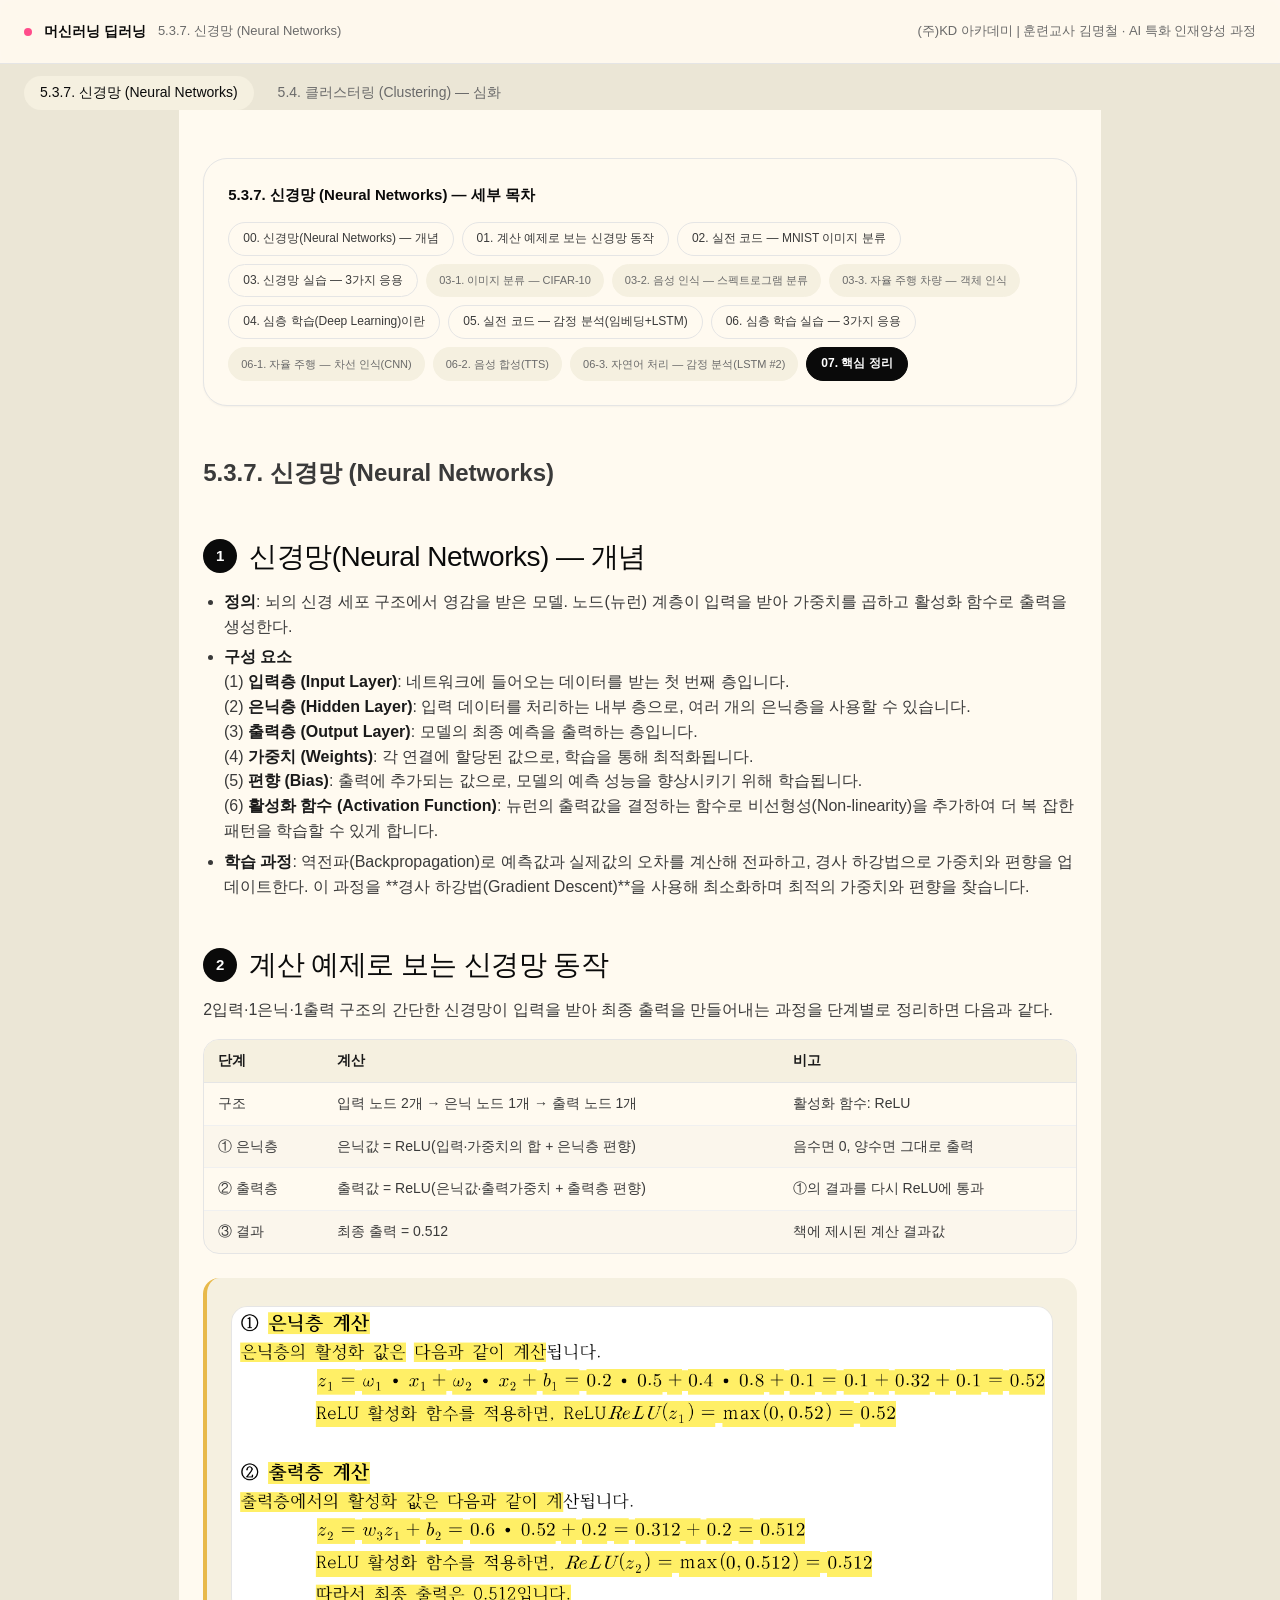
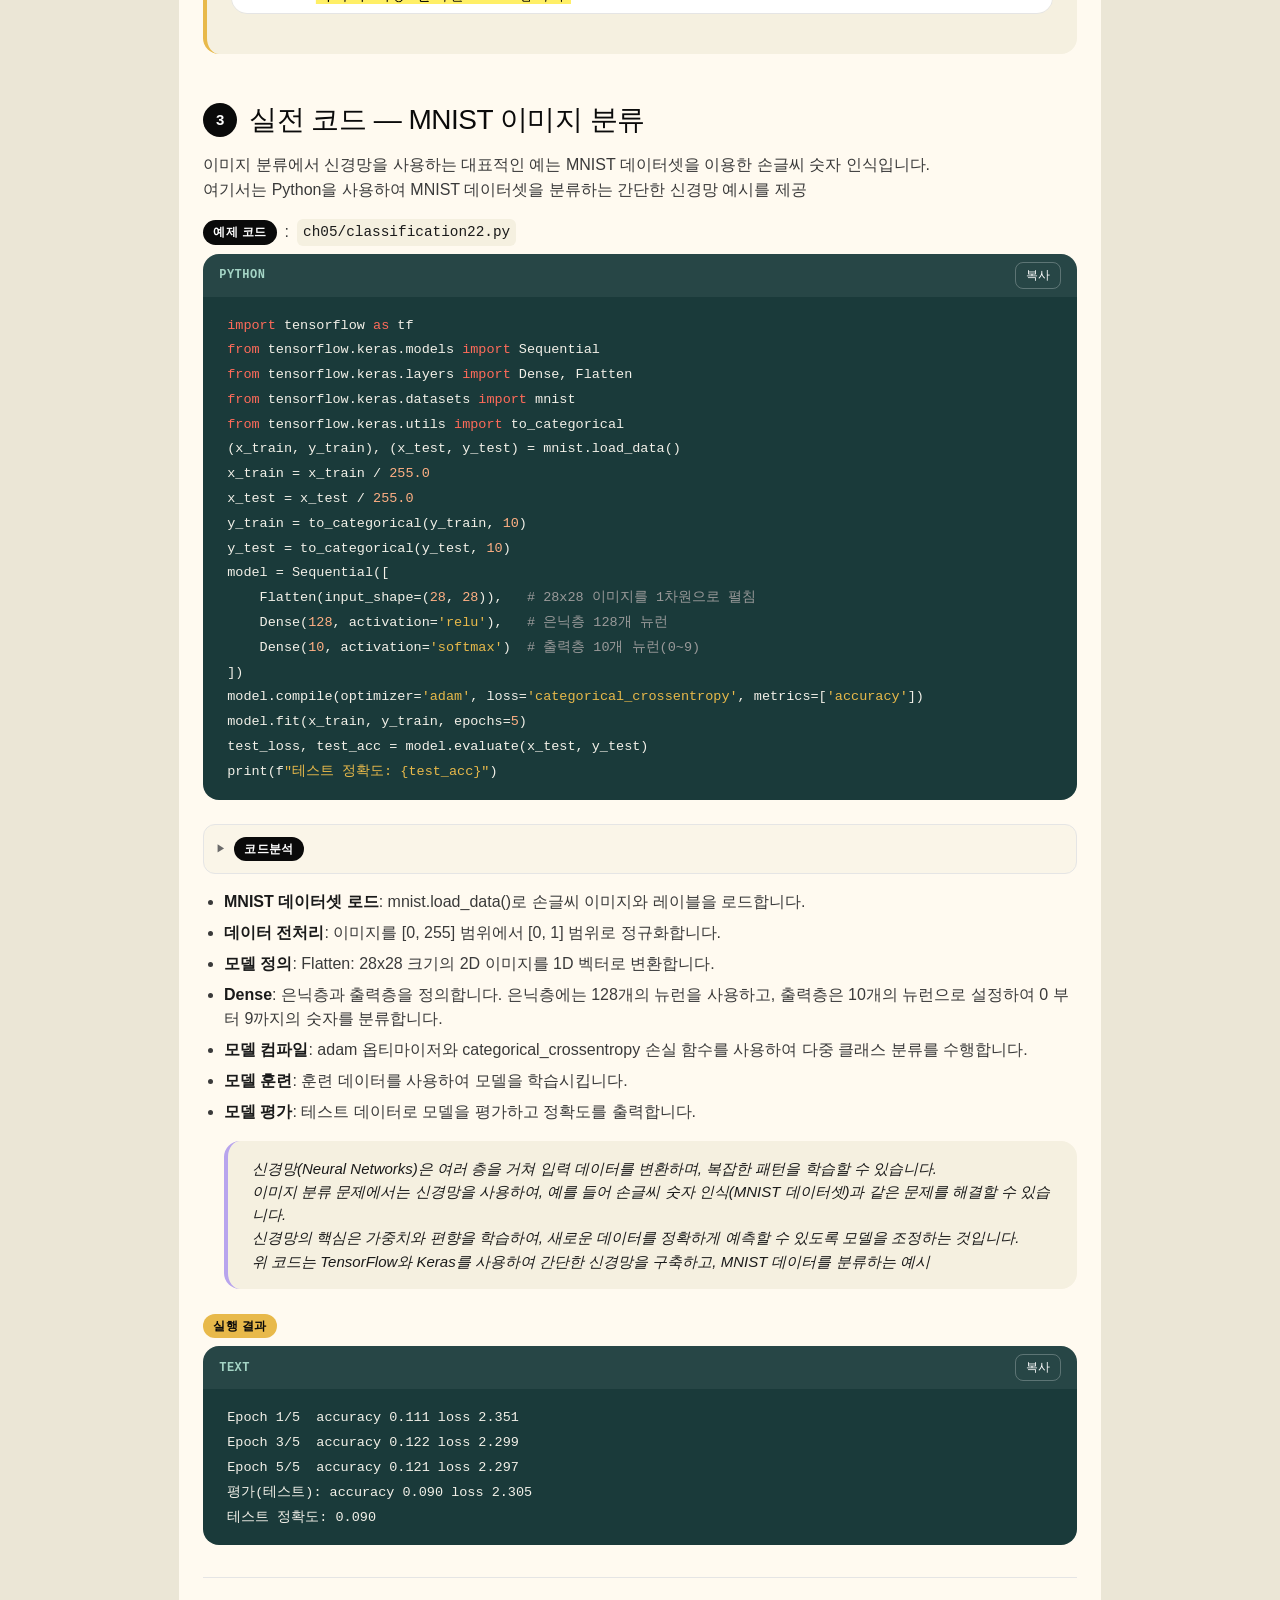
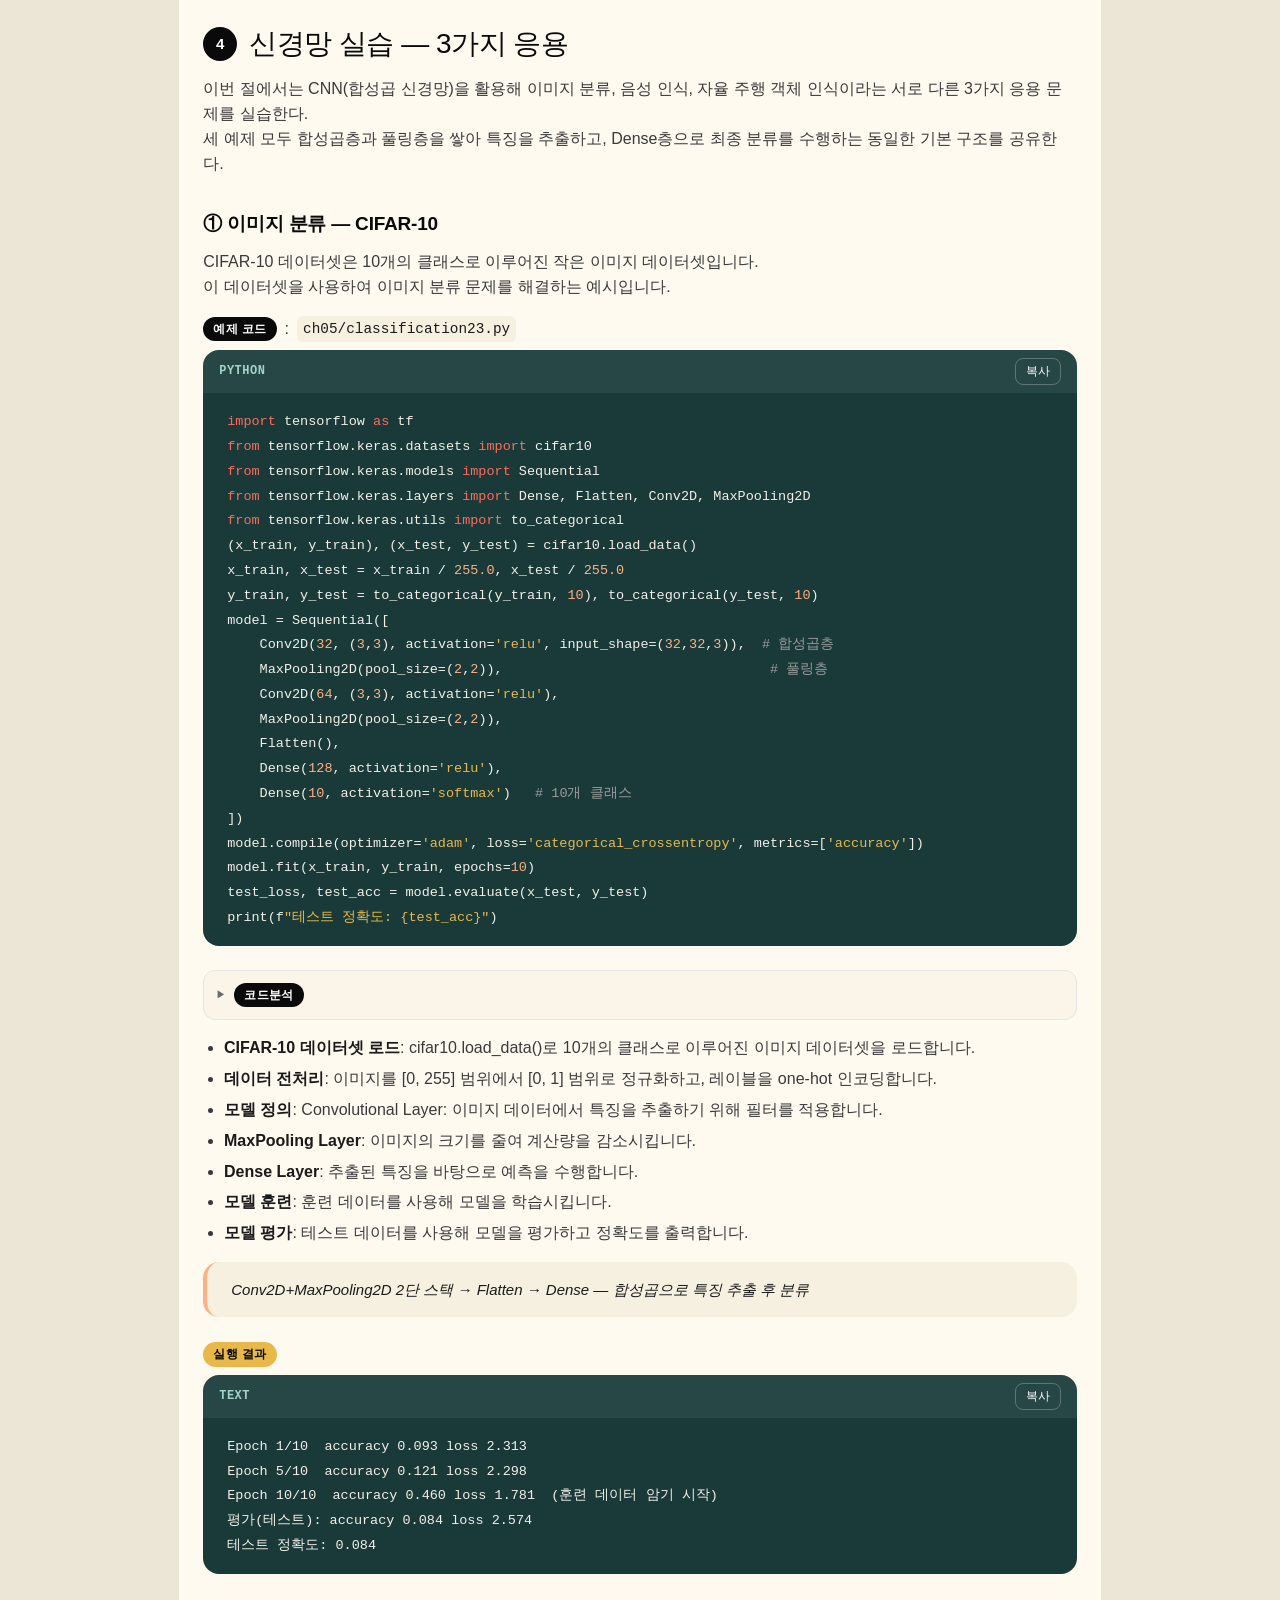
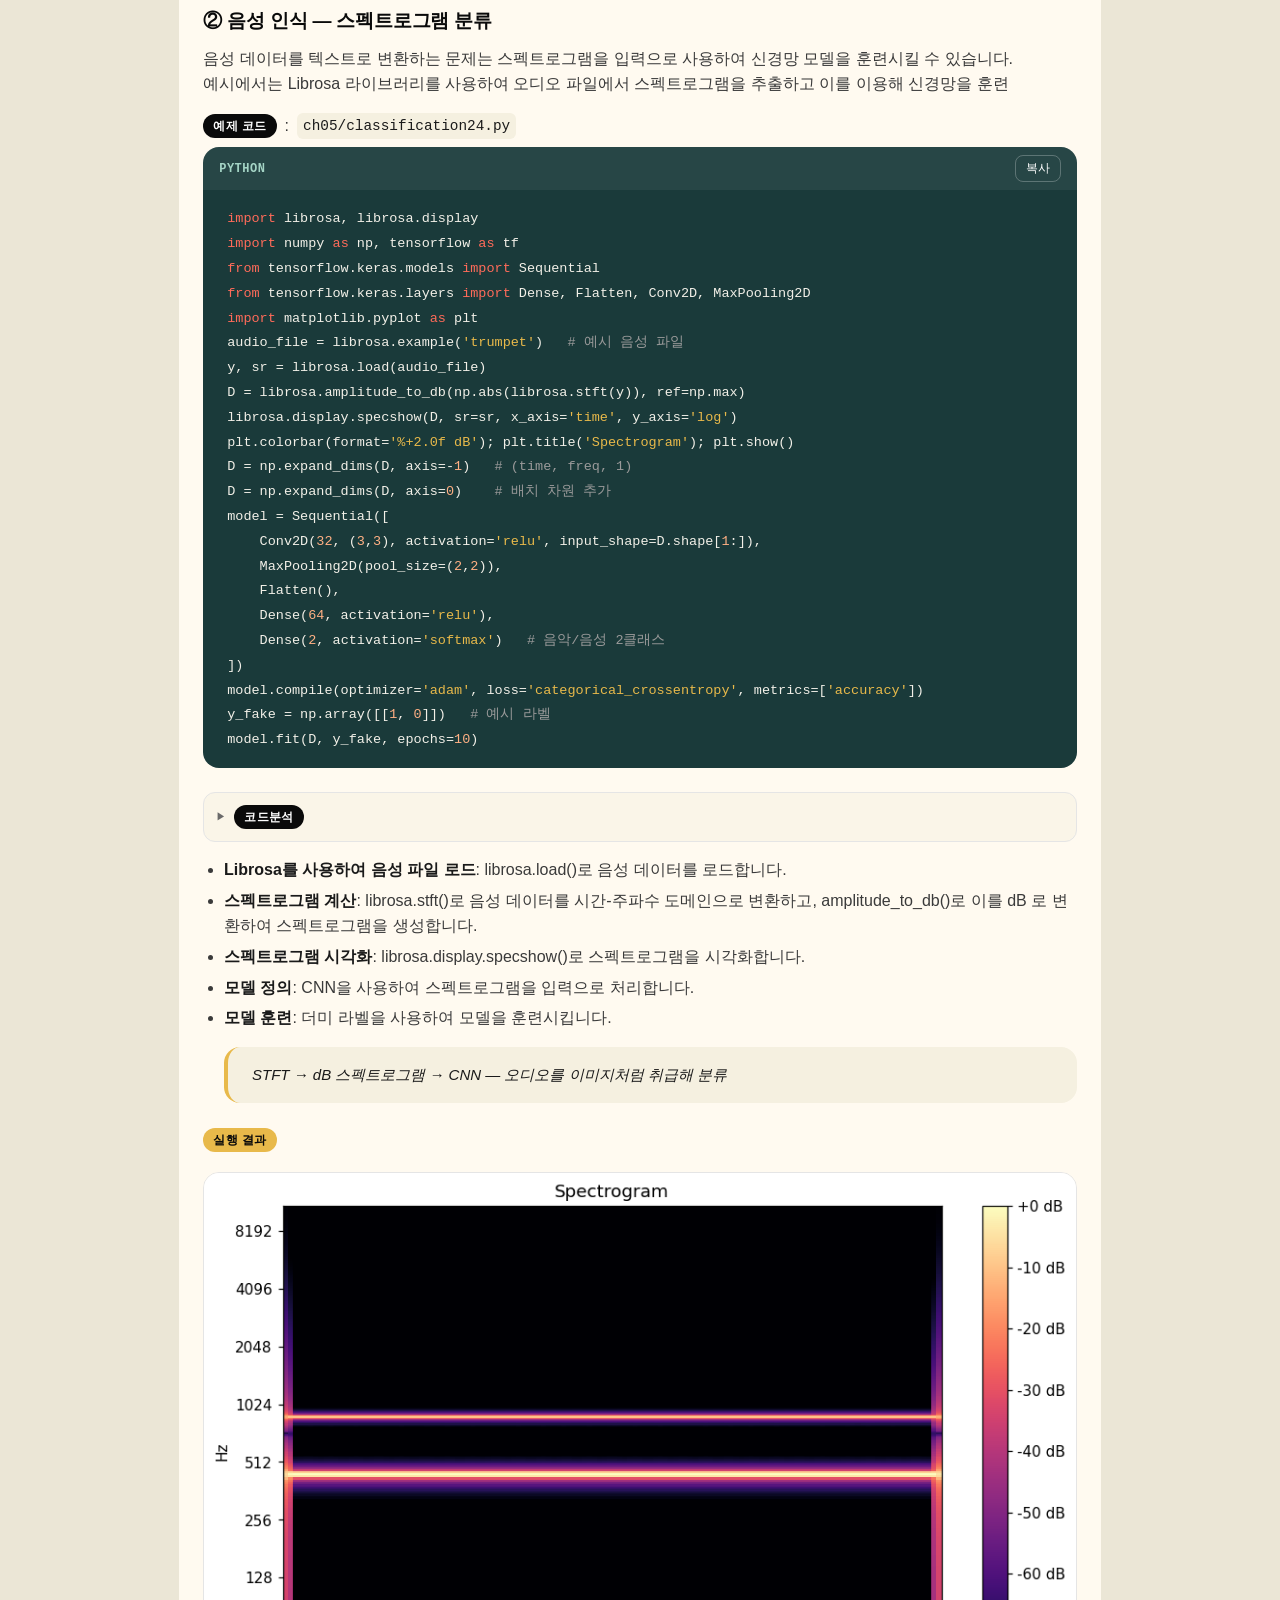
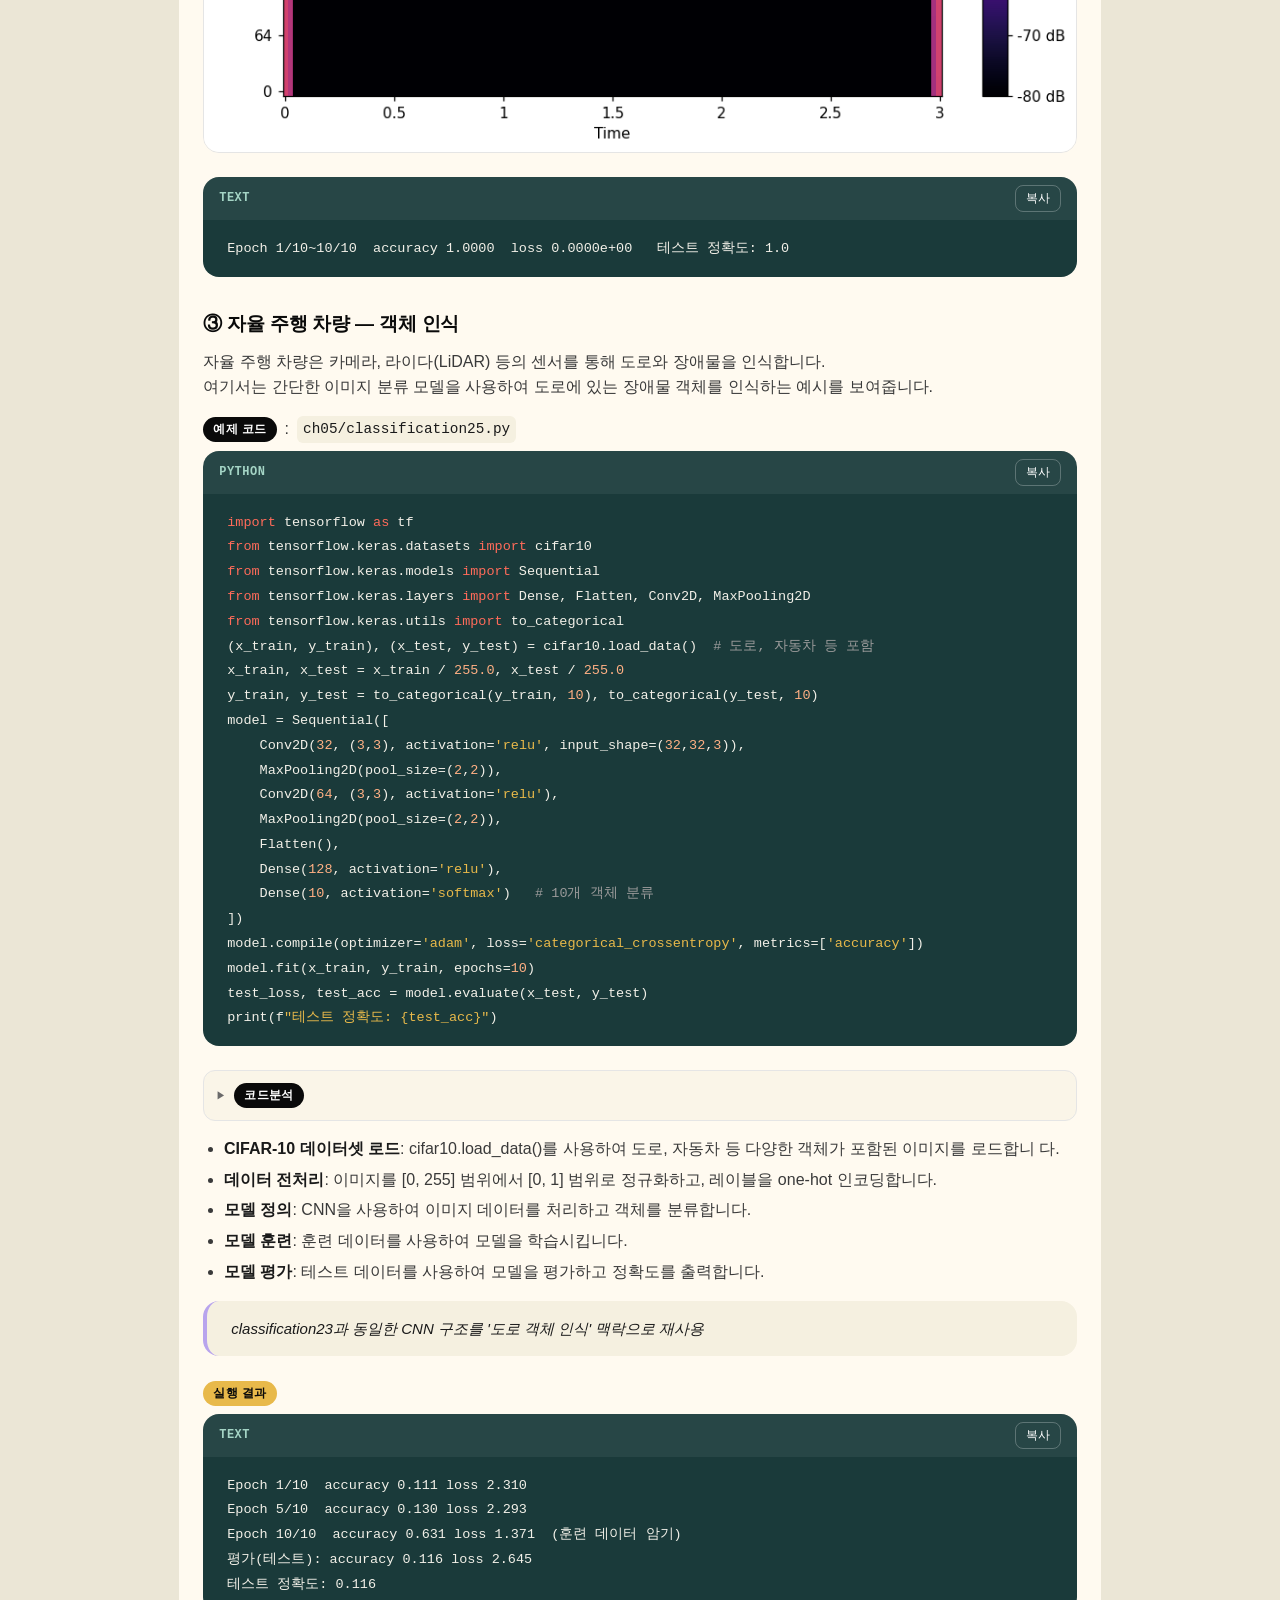
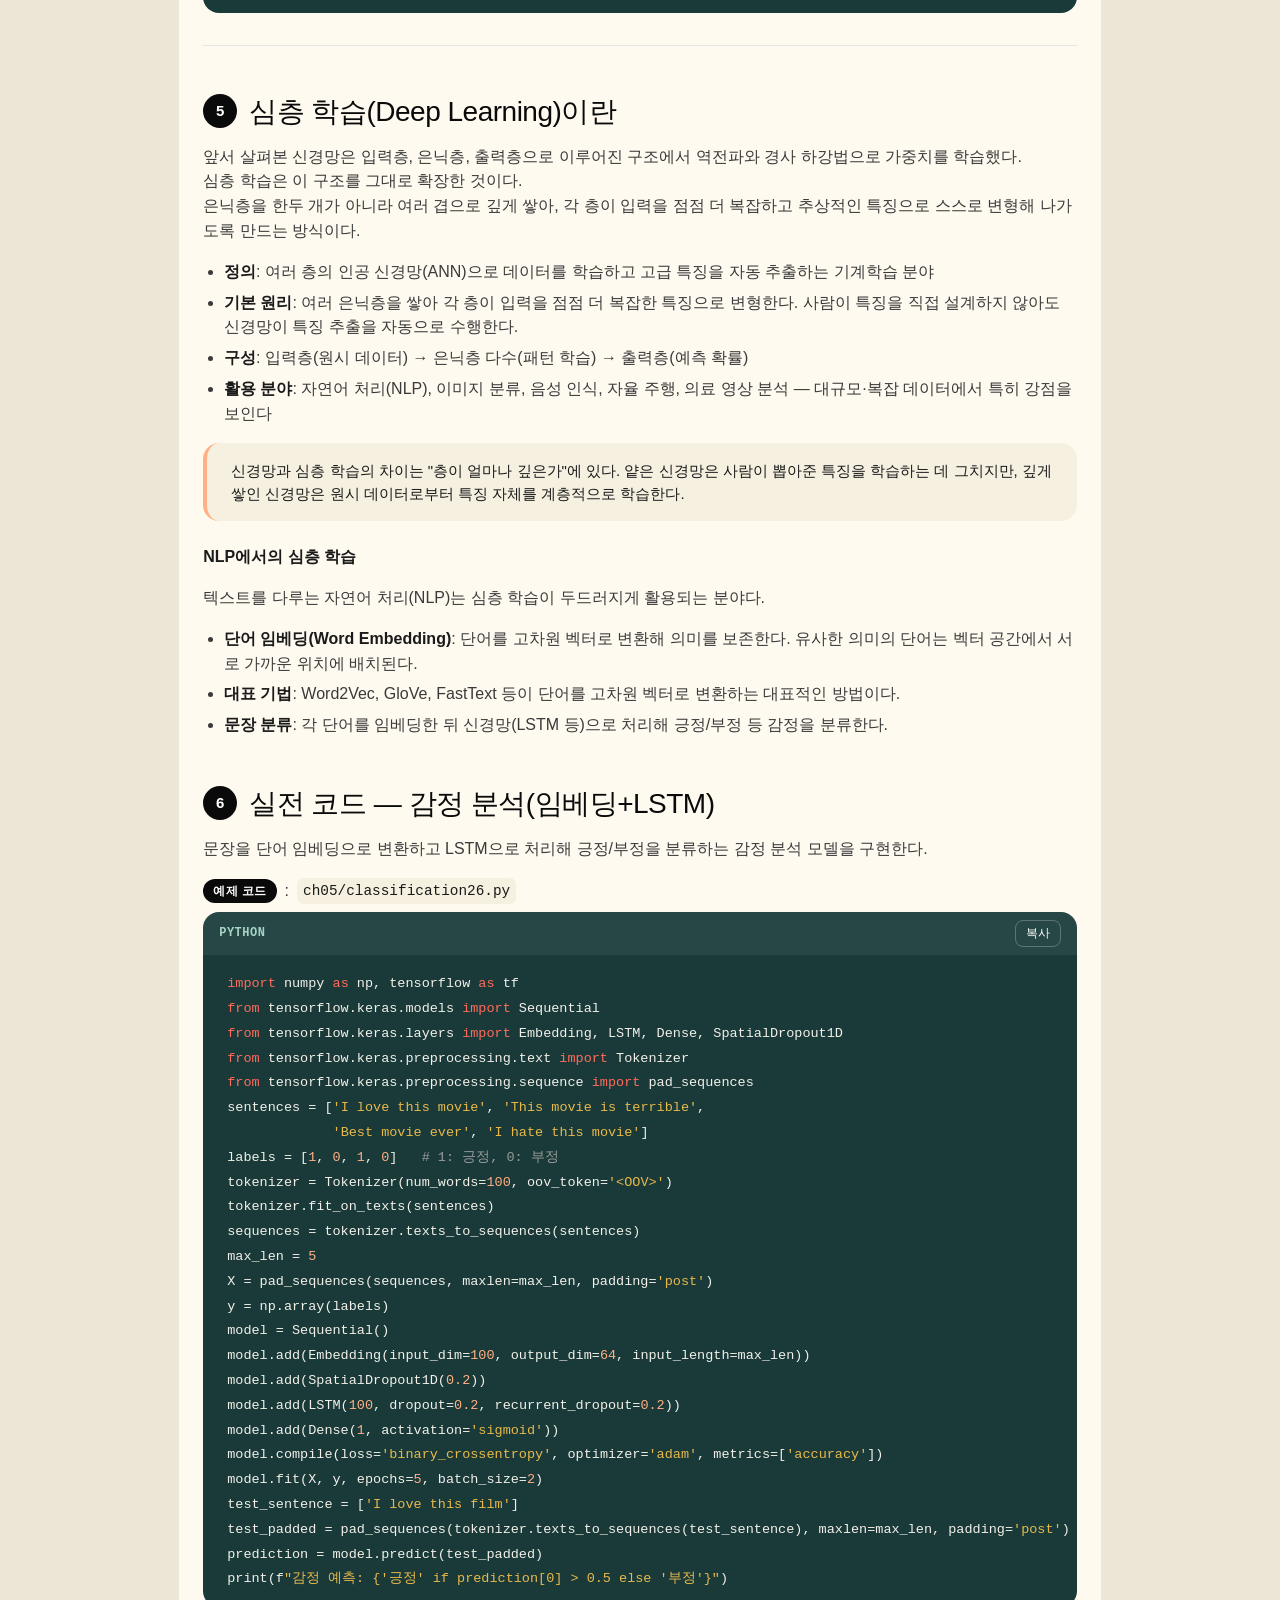
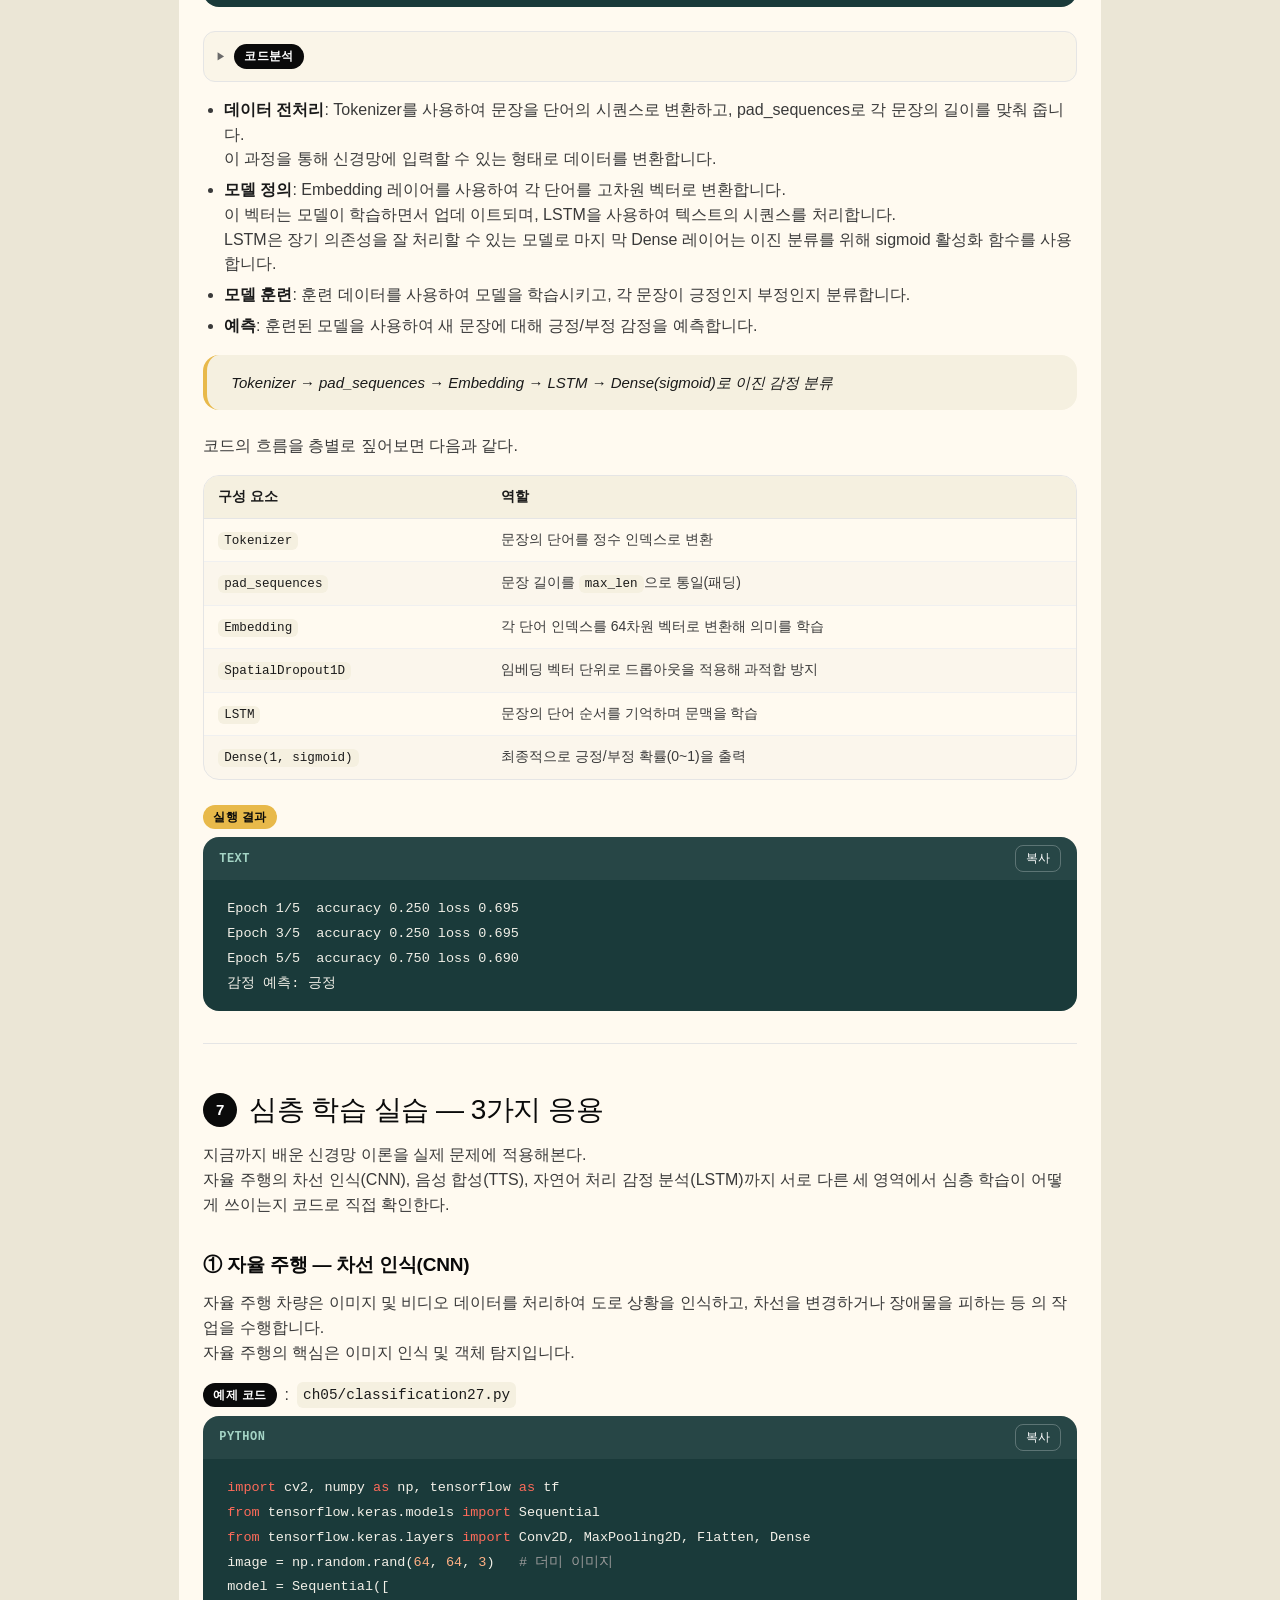
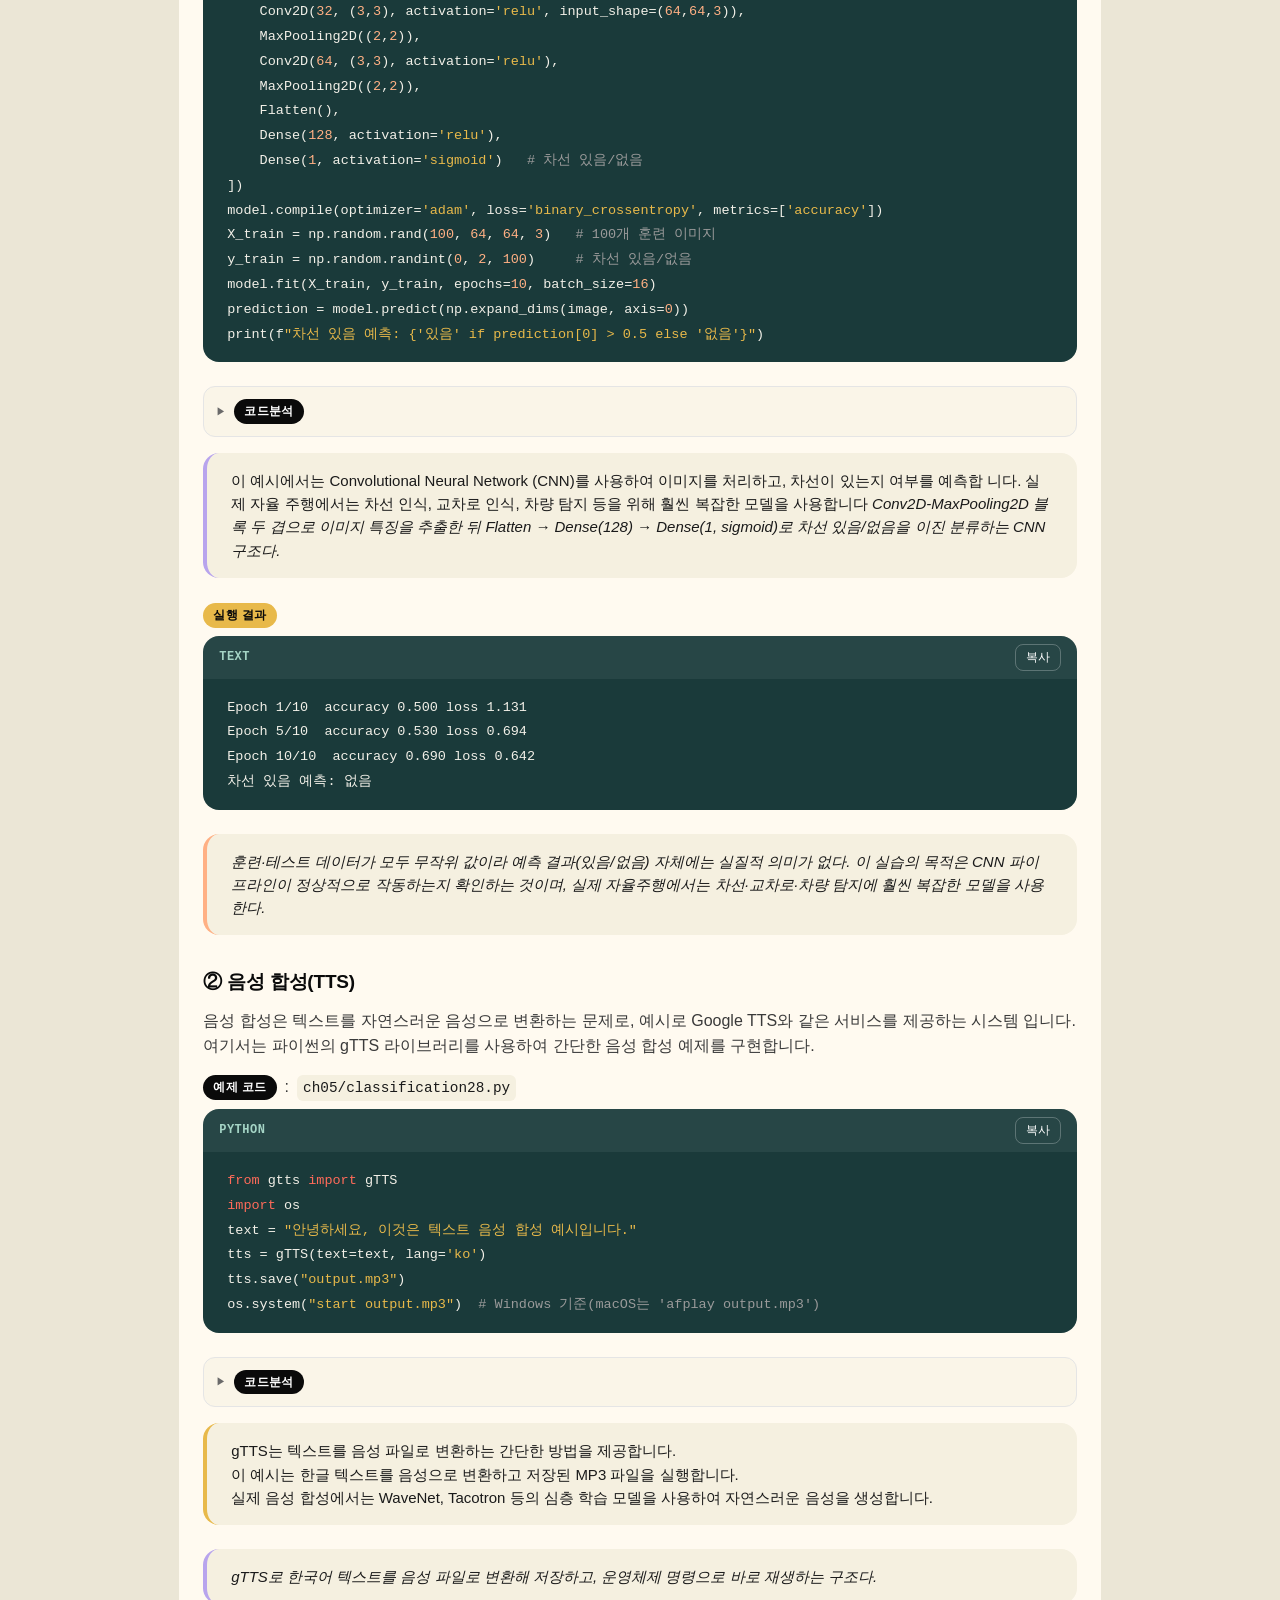
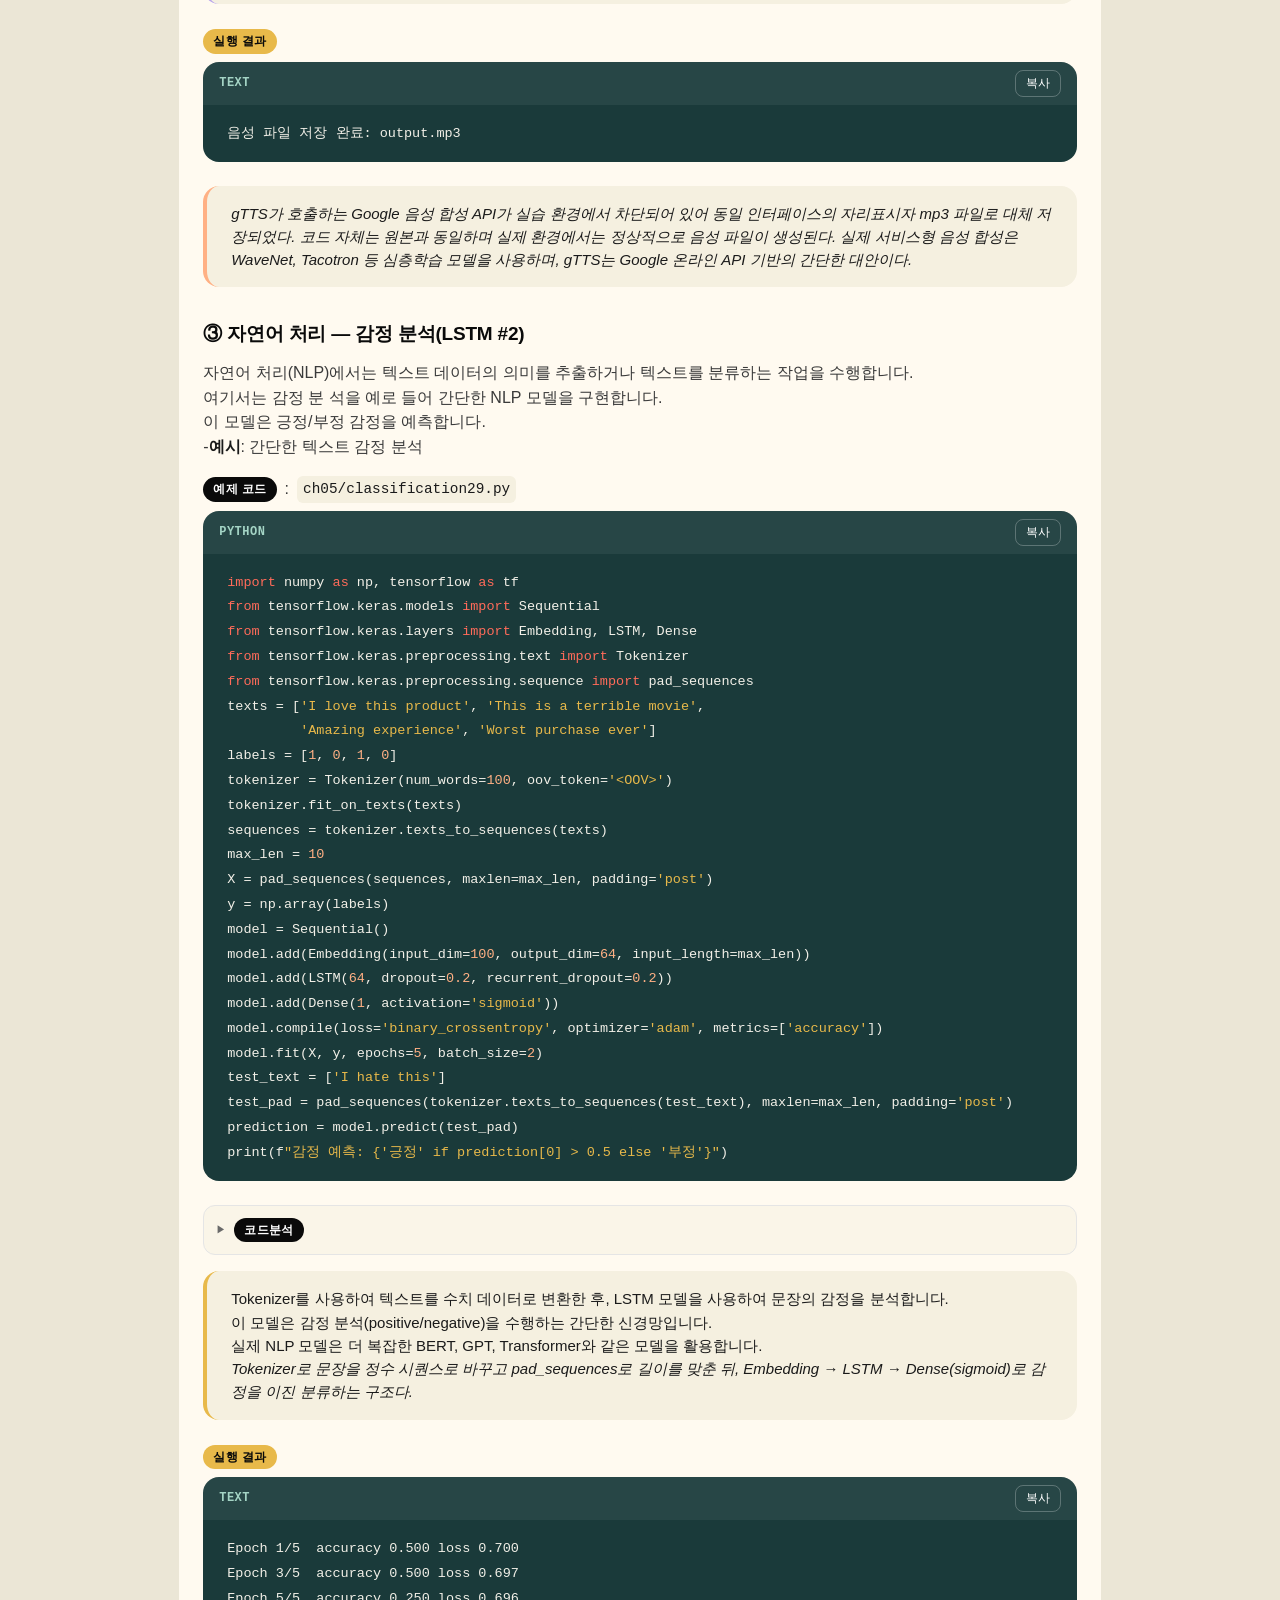
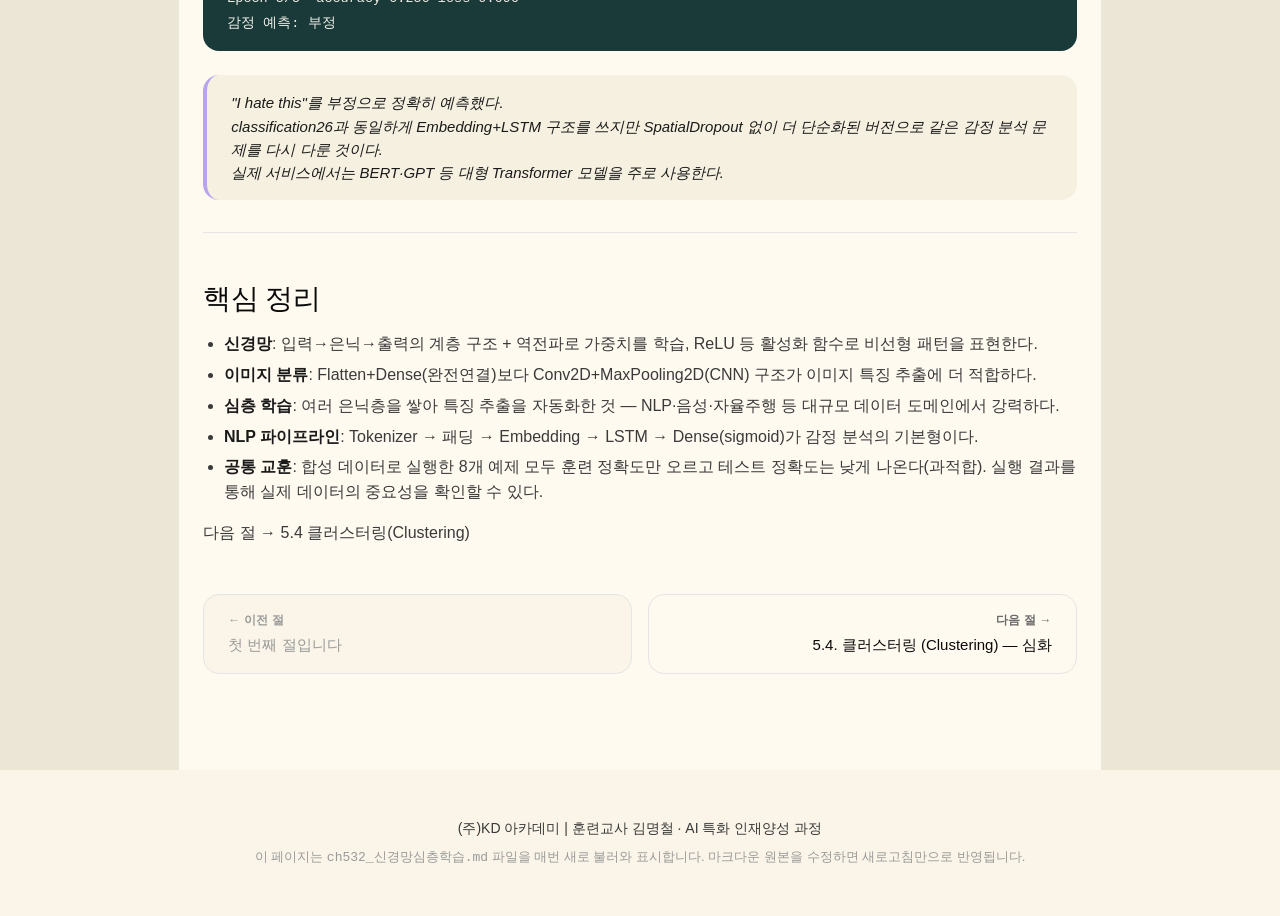
==== lesson.html @ 18030c8e "index.html을 전체 절 목차(홈) 페이지로 분리, 기존 뷰어는 lesson.html로 이동" ====
<!DOCTYPE html>
<html lang="ko">
<head>
<meta charset="UTF-8">
<meta name="viewport" content="width=device-width, initial-scale=1.0">
<title>머신러닝 딥러닝</title>
<meta name="description" content="마크다운 원본을 불러와 표시하는 웹 교안">
<link rel="stylesheet" href="css/style.css">
</head>
<body>

<nav class="top-nav">
  <a class="top-nav__brand" href="index.html">
    <span class="top-nav__dot"></span>
    <span id="brandLabel">머신러닝 딥러닝</span>
    <span class="top-nav__doc-title" id="navDocTitle"></span>
  </a>
  <div class="top-nav__actions">
    <span class="top-nav__org">(주)KD 아카데미 | 훈련교사 김명철 · AI 특화 인재양성 과정</span>
  </div>
</nav>

<div class="lesson-tabs" id="lessonTabs" style="display:none;"></div>

<div id="app">
  <div class="state-screen" id="loadingScreen">
    <div class="spinner"></div>
    <h2>교안을 불러오는 중입니다</h2>
    <p>마크다운 원본 파일을 읽어오고 있습니다.</p>
  </div>
</div>

<button class="scroll-top" id="scrollTopBtn" type="button" aria-label="맨 위로">↑</button>

<script src="js/vendor-marked.min.js"></script>
<script src="js/vendor-dompurify.min.js"></script>
<script src="js/app.js"></script>
</body>
</html>
---- css/style.css ----
:root{
    --color-canvas:#fffaf0;
    --color-surface-soft:#faf5e8;
    --color-surface-card:#f5f0e0;
    --color-surface-strong:#ebe6d6;
    --color-ink:#0a0a0a;
    --color-body:#3a3a3a;
    --color-body-strong:#1a1a1a;
    --color-muted:#6a6a6a;
    --color-muted-soft:#9a9a9a;
    --color-hairline:#e5e5e5;
    --color-hairline-soft:#f0f0f0;
    --color-primary:#0a0a0a;
    --color-primary-active:#1f1f1f;
    --color-on-primary:#ffffff;
    --color-pink:#ff4d8b;
    --color-teal:#1a3a3a;
    --color-lavender:#b8a4ed;
    --color-peach:#ffb084;
    --color-ochre:#e8b94a;
    --color-mint:#a4d4c5;
    --color-coral:#ff6b5a;
    --color-dark:#0a1a1a;
    --color-dark-elevated:#1a2a2a;

    --radius-xs:6px;
    --radius-sm:8px;
    --radius-md:12px;
    --radius-lg:16px;
    --radius-xl:24px;
    --radius-pill:9999px;

    --space-xxs:4px;
    --space-xs:8px;
    --space-sm:12px;
    --space-md:16px;
    --space-lg:24px;
    --space-xl:32px;
    --space-xxl:48px;
    --space-section:96px;

    --font-display:"Inter",-apple-system,BlinkMacSystemFont,"Segoe UI",Roboto,sans-serif;
    --font-body:"Inter",-apple-system,BlinkMacSystemFont,"Segoe UI",Roboto,sans-serif;
    --font-mono:"SFMono-Regular",Consolas,"Liberation Mono",Menlo,monospace;
  }

  *{box-sizing:border-box;}
  html{scroll-behavior:smooth;}
  body{
    margin:0;
    background:var(--color-surface-strong);
    color:var(--color-body);
    font-family:var(--font-body);
    font-size:16px;
    line-height:1.55;
    -webkit-font-smoothing:antialiased;
  }
  img{max-width:100%;display:block;}
  a{color:inherit;}

  /* ---------- top nav ---------- */
  .top-nav{
    position:sticky;
    top:0;
    z-index:40;
    height:64px;
    display:flex;
    align-items:center;
    justify-content:space-between;
    padding:0 var(--space-lg);
    background:rgba(255,250,240,0.92);
    backdrop-filter:saturate(180%) blur(8px);
    border-bottom:1px solid var(--color-hairline);
  }
  .top-nav__brand{
    display:flex;
    align-items:center;
    gap:var(--space-sm);
    font-family:var(--font-display);
    font-weight:600;
    font-size:14px;
    color:var(--color-ink);
    white-space:nowrap;
    overflow:hidden;
    text-overflow:ellipsis;
    text-decoration:none;
  }
  a.top-nav__brand:hover{opacity:0.75;}
  .top-nav__dot{
    width:8px;height:8px;border-radius:var(--radius-pill);
    background:var(--color-pink);
    flex:none;
  }
  .top-nav__doc-title{
    font-weight:500;
    color:var(--color-muted);
    font-size:13px;
    max-width:40vw;
    overflow:hidden;
    text-overflow:ellipsis;
    white-space:nowrap;
  }
  .top-nav__actions{display:flex;align-items:center;gap:var(--space-md);}
  .top-nav__org{
    font-size:13px;
    font-weight:500;
    color:var(--color-muted);
    white-space:nowrap;
    overflow:hidden;
    text-overflow:ellipsis;
    max-width:52vw;
  }

  .btn{
    font-family:var(--font-body);
    font-size:14px;
    font-weight:600;
    line-height:1;
    border-radius:var(--radius-md);
    border:none;
    cursor:pointer;
    padding:10px 16px;
    display:inline-flex;
    align-items:center;
    gap:6px;
  }
  .btn-primary{background:var(--color-primary);color:var(--color-on-primary);}
  .btn-primary:hover{background:var(--color-primary-active);}
  .btn-secondary{background:var(--color-canvas);color:var(--color-ink);border:1px solid var(--color-hairline);}
  .btn-secondary:hover{border-color:var(--color-ink);}
  .btn-icon{padding:10px;border-radius:var(--radius-pill);}

  /* ---------- lesson switcher ---------- */
  .lesson-tabs{
    display:flex;
    gap:var(--space-xs);
    padding:var(--space-sm) var(--space-lg) 0;
    flex-wrap:wrap;
  }
  .lesson-tab{
    background:transparent;
    color:var(--color-muted);
    font-family:var(--font-body);
    font-size:14px;
    font-weight:500;
    border:none;
    border-radius:var(--radius-pill);
    padding:8px 16px;
    cursor:pointer;
  }
  .lesson-tab.is-active{background:var(--color-surface-card);color:var(--color-ink);}

  .hero__meta{display:flex;flex-wrap:wrap;gap:var(--space-xs);}
  .badge-pill{
    display:inline-flex;
    align-items:center;
    background:var(--color-surface-card);
    color:var(--color-ink);
    font-size:13px;
    font-weight:500;
    padding:4px 12px;
    border-radius:var(--radius-pill);
  }
  .badge-pill.badge-pink{background:var(--color-pink);color:#fff;}
  .badge-pill.badge-teal{background:var(--color-teal);color:#fff;}
  .badge-pill.badge-ochre{background:var(--color-ochre);color:var(--color-ink);}

  /* ---------- home / lesson index page ---------- */
  .home-hero{
    max-width:640px;
    margin:0 0 var(--space-xxl);
  }
  .home-hero__title{
    font-family:var(--font-display);
    font-weight:500;
    font-size:36px;
    letter-spacing:-0.5px;
    line-height:1.25;
    color:var(--color-ink);
    margin:var(--space-md) 0 var(--space-sm);
  }
  .home-hero__desc{
    color:var(--color-muted);
    font-size:15px;
    line-height:1.6;
    margin:0 0 var(--space-md);
  }
  .home-hero__count{
    font-size:13px;
    font-weight:600;
    color:var(--color-muted-soft);
    letter-spacing:.02em;
  }

  .home-grid{
    display:flex;
    flex-direction:column;
    gap:var(--space-sm);
  }
  .lesson-card{
    display:flex;
    align-items:center;
    gap:var(--space-lg);
    padding:var(--space-lg);
    border:1px solid var(--color-hairline);
    border-radius:var(--radius-lg);
    background:var(--color-canvas);
    text-decoration:none;
    transition:border-color .15s ease, background .15s ease;
  }
  .lesson-card:hover{border-color:var(--color-ink);background:var(--color-surface-soft);}
  .lesson-card__num{
    flex:none;
    display:inline-flex;
    align-items:center;
    justify-content:center;
    width:40px;height:40px;
    border-radius:50%;
    background:var(--color-surface-card);
    color:var(--color-ink);
    font-family:var(--font-display);
    font-weight:600;
    font-size:14px;
  }
  .lesson-card__body{
    flex:1 1 auto;
    min-width:0;
    display:flex;
    flex-direction:column;
    gap:2px;
  }
  .lesson-card__label{
    font-family:var(--font-display);
    font-weight:500;
    font-size:17px;
    color:var(--color-ink);
    overflow:hidden;
    text-overflow:ellipsis;
    white-space:nowrap;
  }
  .lesson-card__file{
    font-family:var(--font-mono);
    font-size:12px;
    color:var(--color-muted-soft);
    overflow:hidden;
    text-overflow:ellipsis;
    white-space:nowrap;
  }
  .lesson-card__arrow{
    flex:none;
    color:var(--color-muted);
    font-size:18px;
    transition:transform .15s ease;
  }
  .lesson-card:hover .lesson-card__arrow{transform:translateX(4px);color:var(--color-ink);}

  /* ---------- layout ---------- */
  /* .layout owns the centered reading column (width + background) so the
     lighter canvas tone covers the whole column top-to-bottom — including
     the gaps above/below the toc bar and doc — while body's darker tone
     shows only in the true left/right margins outside the column. */
  .layout{
    width:72%;
    max-width:2000px;
    margin:0 auto;
    background:var(--color-canvas);
    padding:var(--space-xxl) var(--space-lg) var(--space-section);
  }

  /* ---------- top toc bar ---------- */
  .toc-bar{
    margin:0 auto var(--space-xxl);
    background:var(--color-canvas);
    border:1px solid var(--color-hairline);
    border-radius:var(--radius-xl);
    padding:var(--space-lg);
    box-shadow:0 1px 2px rgba(10,10,10,0.04);
  }
  .toc-bar__label{
    font-family:var(--font-display);
    font-weight:600;
    font-size:15px;
    color:var(--color-ink);
    margin-bottom:var(--space-md);
  }
  .toc-bar__pills{
    display:flex;
    flex-wrap:wrap;
    gap:var(--space-xs);
  }
  .toc-pill{
    display:inline-flex;
    align-items:center;
    padding:8px 14px;
    border-radius:var(--radius-pill);
    border:1px solid var(--color-hairline);
    background:var(--color-canvas);
    color:var(--color-body);
    font-size:12px;
    font-weight:500;
    line-height:1.3;
    text-decoration:none;
    white-space:nowrap;
  }
  .toc-pill:hover{border-color:var(--color-ink);color:var(--color-ink);}
  .toc-pill.is-active{
    background:var(--color-primary);
    border-color:var(--color-primary);
    color:var(--color-on-primary);
    font-weight:600;
  }
  .toc-pill--sub{
    padding:7px 12px;
    background:var(--color-surface-card);
    border-color:var(--color-surface-card);
    color:var(--color-muted);
    font-size:11px;
  }
  .toc-pill--sub:hover{border-color:var(--color-ink);color:var(--color-ink);}
  .toc-pill--sub.is-active{
    background:var(--color-primary);
    border-color:var(--color-primary);
    color:var(--color-on-primary);
  }

  /* ---------- content ---------- */
  .content-card{
    background:var(--color-canvas);
    min-width:0;
  }
  .doc{margin:0 auto;}

  .doc h2{
    font-family:var(--font-display);
    font-weight:500;
    font-size:28px;
    letter-spacing:-0.5px;
    line-height:1.25;
    color:var(--color-ink);
    margin:var(--space-xxl) 0 var(--space-md);
    display:flex;
    align-items:center;
    gap:var(--space-sm);
    scroll-margin-top:88px;
  }
  .doc > h2:first-child{margin-top:0;}
  .doc h2 .h2-badge{
    flex:none;
    width:34px;height:34px;
    border-radius:var(--radius-pill);
    background:var(--color-primary);
    color:var(--color-on-primary);
    font-size:15px;
    font-weight:600;
    display:flex;align-items:center;justify-content:center;
    letter-spacing:0;
  }
  .doc h3{
    font-family:var(--font-display);
    font-weight:600;
    font-size:19px;
    letter-spacing:-0.2px;
    color:var(--color-ink);
    margin:var(--space-xl) 0 var(--space-sm);
    scroll-margin-top:88px;
  }
  .doc h4{
    font-size:16px;
    font-weight:600;
    color:var(--color-ink);
    margin:var(--space-lg) 0 var(--space-xs);
  }
  .doc p{margin:0 0 var(--space-md);color:var(--color-body);}
  .doc ul,.doc ol{margin:0 0 var(--space-md);padding-left:1.3em;color:var(--color-body);}
  .doc li{margin-bottom:6px;}
  .doc li > p{margin-bottom:6px;}
  .doc strong{color:var(--color-body-strong);font-weight:600;}
  .doc hr{border:none;border-top:1px solid var(--color-hairline);margin:var(--space-xl) 0;}
  .doc a{color:var(--color-ink);text-decoration:underline;text-underline-offset:2px;}

  .doc img{
    border-radius:var(--radius-lg);
    border:1px solid var(--color-hairline);
    margin:var(--space-sm) 0 var(--space-lg);
  }

  /* label lines: 예제 코드 / 실행 결과 / 코드분석 */
  .doc p.label-line{
    display:inline-flex;
    align-items:center;
    gap:8px;
    background:transparent;
    margin-bottom:var(--space-xs);
  }
  .doc .label-badge{
    display:inline-flex;
    align-items:center;
    background:var(--color-ink);
    color:#fff;
    font-size:12px;
    font-weight:600;
    letter-spacing:0.4px;
    padding:3px 10px;
    border-radius:var(--radius-pill);
  }
  .doc p.label-line.label-result .label-badge{background:var(--color-ochre);color:var(--color-ink);}

  /* 코드분석 토글 (details/summary) — 예제 코드 배지와 동일한 디자인 */
  .doc details{
    margin:0 0 var(--space-md);
    border:1px solid var(--color-hairline);
    border-radius:var(--radius-md);
    background:var(--color-surface-soft);
    padding:var(--space-xs) var(--space-sm);
  }
  .doc details[open]{padding-bottom:var(--space-sm);}
  .doc details summary{
    list-style:none;
    cursor:pointer;
    display:inline-flex;
    align-items:center;
    padding:var(--space-xxs) 0;
  }
  .doc details summary::-webkit-details-marker{display:none;}
  .doc details summary::marker{content:"";}
  .doc details summary::before{
    content:"\25B6";
    display:inline-block;
    margin-right:8px;
    font-size:10px;
    color:var(--color-muted);
    transition:transform 0.15s ease;
  }
  .doc details[open] summary::before{transform:rotate(90deg);}
  .doc details summary:hover .label-badge{background:var(--color-primary-active);}
  .doc details[open] summary{margin-bottom:var(--space-sm);}
  .doc details pre{margin-bottom:0;}

  /* callouts (blockquote) */
  .doc blockquote{
    margin:var(--space-md) 0 var(--space-lg);
    padding:var(--space-md) var(--space-lg);
    border-radius:var(--radius-lg);
    background:var(--color-surface-card);
    border-left:4px solid var(--color-lavender);
    color:var(--color-body-strong);
  }
  .doc blockquote p{margin:0;color:inherit;font-size:15px;}
  .doc blockquote.callout-1{border-left-color:var(--color-lavender);}
  .doc blockquote.callout-2{border-left-color:var(--color-peach);}
  .doc blockquote.callout-0{border-left-color:var(--color-ochre);}

  /* tables */
  .doc .table-wrap{
    overflow-x:auto;
    border:1px solid var(--color-hairline);
    border-radius:var(--radius-lg);
    margin:0 0 var(--space-lg);
  }
  .doc table{border-collapse:collapse;width:100%;font-size:14px;}
  .doc thead th{
    background:var(--color-surface-card);
    color:var(--color-body-strong);
    font-weight:600;
    text-align:left;
    padding:10px 14px;
    border-bottom:1px solid var(--color-hairline);
    white-space:nowrap;
  }
  .doc tbody td{
    padding:10px 14px;
    border-bottom:1px solid var(--color-hairline-soft);
    color:var(--color-body);
    vertical-align:top;
  }
  .doc tbody tr:last-child td{border-bottom:none;}
  .doc tbody tr:nth-child(even){background:rgba(0,0,0,0.015);}

  /* code */
  .doc .code-block{
    position:relative;
    background:var(--color-teal);
    border-radius:var(--radius-lg);
    margin:0 0 var(--space-lg);
    overflow:hidden;
  }
  .doc .code-block__bar{
    display:flex;
    align-items:center;
    justify-content:space-between;
    padding:8px 16px;
    background:rgba(255,255,255,0.06);
  }
  .doc .code-block__lang{
    font-family:var(--font-mono);
    font-size:12px;
    font-weight:600;
    letter-spacing:0.5px;
    color:var(--color-mint);
    text-transform:uppercase;
  }
  .doc .code-copy{
    background:transparent;
    border:1px solid rgba(255,255,255,0.25);
    color:#fff;
    font-size:12px;
    font-weight:500;
    border-radius:var(--radius-sm);
    padding:4px 10px;
    cursor:pointer;
  }
  .doc .code-copy:hover{background:rgba(255,255,255,0.12);}
  .doc pre{
    margin:0;
    padding:var(--space-md) var(--space-lg);
    overflow-x:auto;
  }
  .doc pre code{
    font-family:var(--font-mono);
    font-size:13.5px;
    line-height:1.6;
    color:#f2f0e8;
    background:transparent;
  }
  .doc :not(pre) > code{
    background:var(--color-surface-card);
    color:var(--color-body-strong);
    padding:2px 6px;
    border-radius:var(--radius-xs);
    font-family:var(--font-mono);
    font-size:0.9em;
  }
  /* minimal token colors for python */
  .tok-kw{color:var(--color-coral);}
  .tok-str{color:var(--color-ochre);}
  .tok-com{color:var(--color-muted-soft);}
  .tok-num{color:var(--color-peach);}
  .tok-fn{color:var(--color-mint);}

  /* ---------- prev/next section pager ---------- */
  .lesson-pager{
    display:flex;
    gap:var(--space-md);
    margin-top:var(--space-xxl);
  }
  .lesson-pager__link{
    flex:1 1 0;
    min-width:0;
    display:flex;
    flex-direction:column;
    gap:4px;
    padding:var(--space-md) var(--space-lg);
    border:1px solid var(--color-hairline);
    border-radius:var(--radius-lg);
    text-decoration:none;
    background:var(--color-canvas);
    transition:border-color .15s ease;
  }
  .lesson-pager__next{align-items:flex-end;text-align:right;}
  .lesson-pager__link:hover{border-color:var(--color-ink);}
  .lesson-pager__link--disabled{
    background:var(--color-surface-soft);
    cursor:default;
  }
  .lesson-pager__link--disabled:hover{border-color:var(--color-hairline);}
  .lesson-pager__dir{
    font-size:12px;
    font-weight:600;
    color:var(--color-muted);
    letter-spacing:.02em;
  }
  .lesson-pager__label{
    font-family:var(--font-display);
    font-weight:500;
    font-size:15px;
    color:var(--color-ink);
    overflow:hidden;
    text-overflow:ellipsis;
    white-space:nowrap;
    max-width:100%;
  }
  .lesson-pager__link--disabled .lesson-pager__dir,
  .lesson-pager__link--disabled .lesson-pager__label{color:var(--color-muted-soft);}

  /* footer */
  .site-footer{
    background:var(--color-surface-soft);
    color:var(--color-body);
    padding:var(--space-xxl) var(--space-lg);
    text-align:center;
    font-size:14px;
  }
  .site-footer .note{color:var(--color-muted-soft);font-size:13px;margin-top:var(--space-xs);}

  /* scroll top */
  .scroll-top{
    position:fixed;
    right:var(--space-lg);
    bottom:var(--space-lg);
    z-index:30;
    width:44px;height:44px;
    border-radius:var(--radius-pill);
    background:var(--color-primary);
    color:#fff;
    border:none;
    cursor:pointer;
    display:none;
    align-items:center;justify-content:center;
    font-size:18px;
    box-shadow:0 8px 24px rgba(10,10,10,0.18);
  }
  .scroll-top.is-visible{display:flex;}

  /* state screens */
  .state-screen{
    max-width:520px;
    margin:120px auto;
    text-align:center;
    padding:0 var(--space-lg);
  }
  .state-screen h2{font-family:var(--font-display);font-weight:500;font-size:24px;color:var(--color-ink);margin-bottom:var(--space-sm);}
  .state-screen p{color:var(--color-muted);line-height:1.6;}
  .state-screen code{background:var(--color-surface-card);padding:2px 8px;border-radius:var(--radius-xs);}
  .spinner{
    width:28px;height:28px;
    border-radius:50%;
    border:3px solid var(--color-hairline);
    border-top-color:var(--color-ink);
    margin:0 auto var(--space-md);
    animation:spin 0.8s linear infinite;
  }
  @keyframes spin{to{transform:rotate(360deg);}}

  /* responsive */
  @media (max-width:960px){
    .layout{width:100%;max-width:100%;}
    .toc-bar{padding:var(--space-md);}
    .toc-pill{padding:7px 12px;font-size:11px;}
    .home-hero__title{font-size:28px;}
    .lesson-card{padding:var(--space-md);gap:var(--space-md);}
  }

  @media (max-width:600px){
    .top-nav__org{display:none;}
    .lesson-pager{flex-direction:column;}
    .lesson-pager__next{align-items:flex-start;text-align:left;}
  }

  @media print{
    .top-nav,.toc-bar,.scroll-top,.lesson-tabs,.lesson-pager{display:none !important;}
    body{background:#fff;}
  }
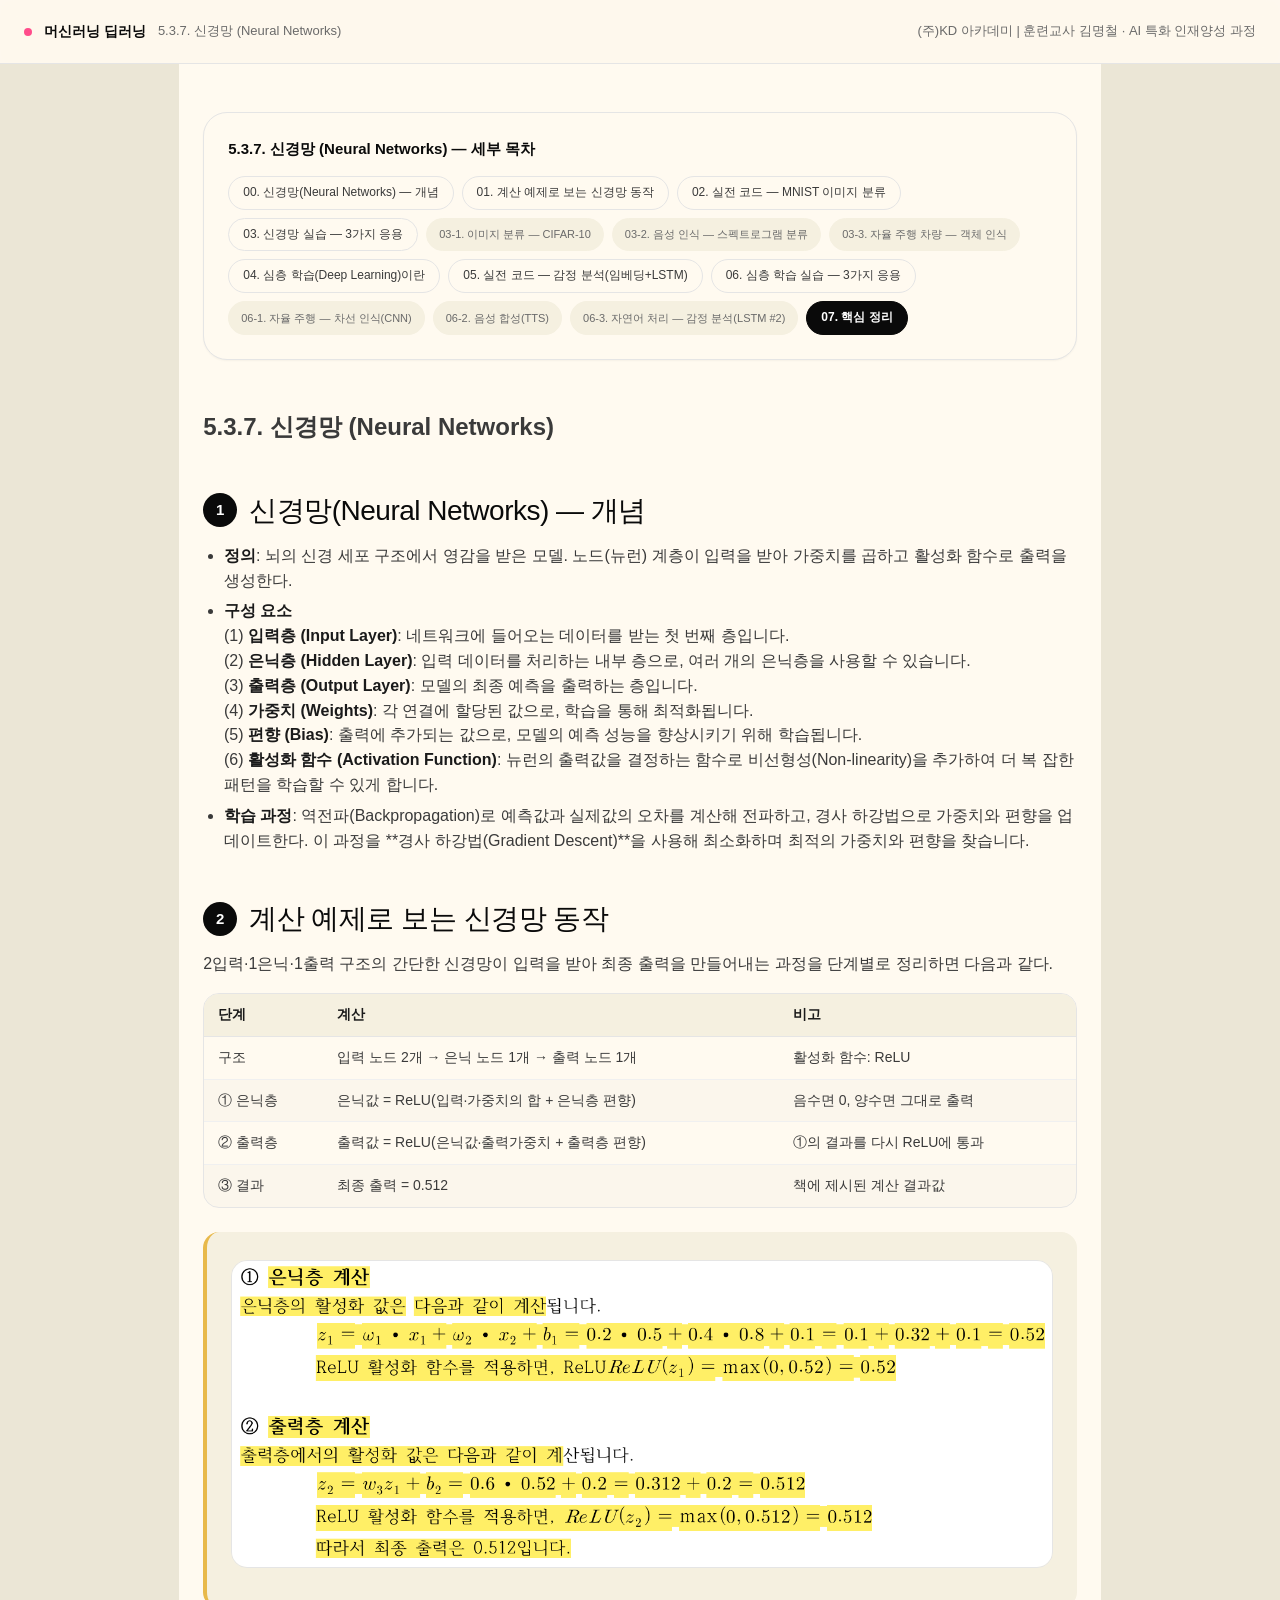
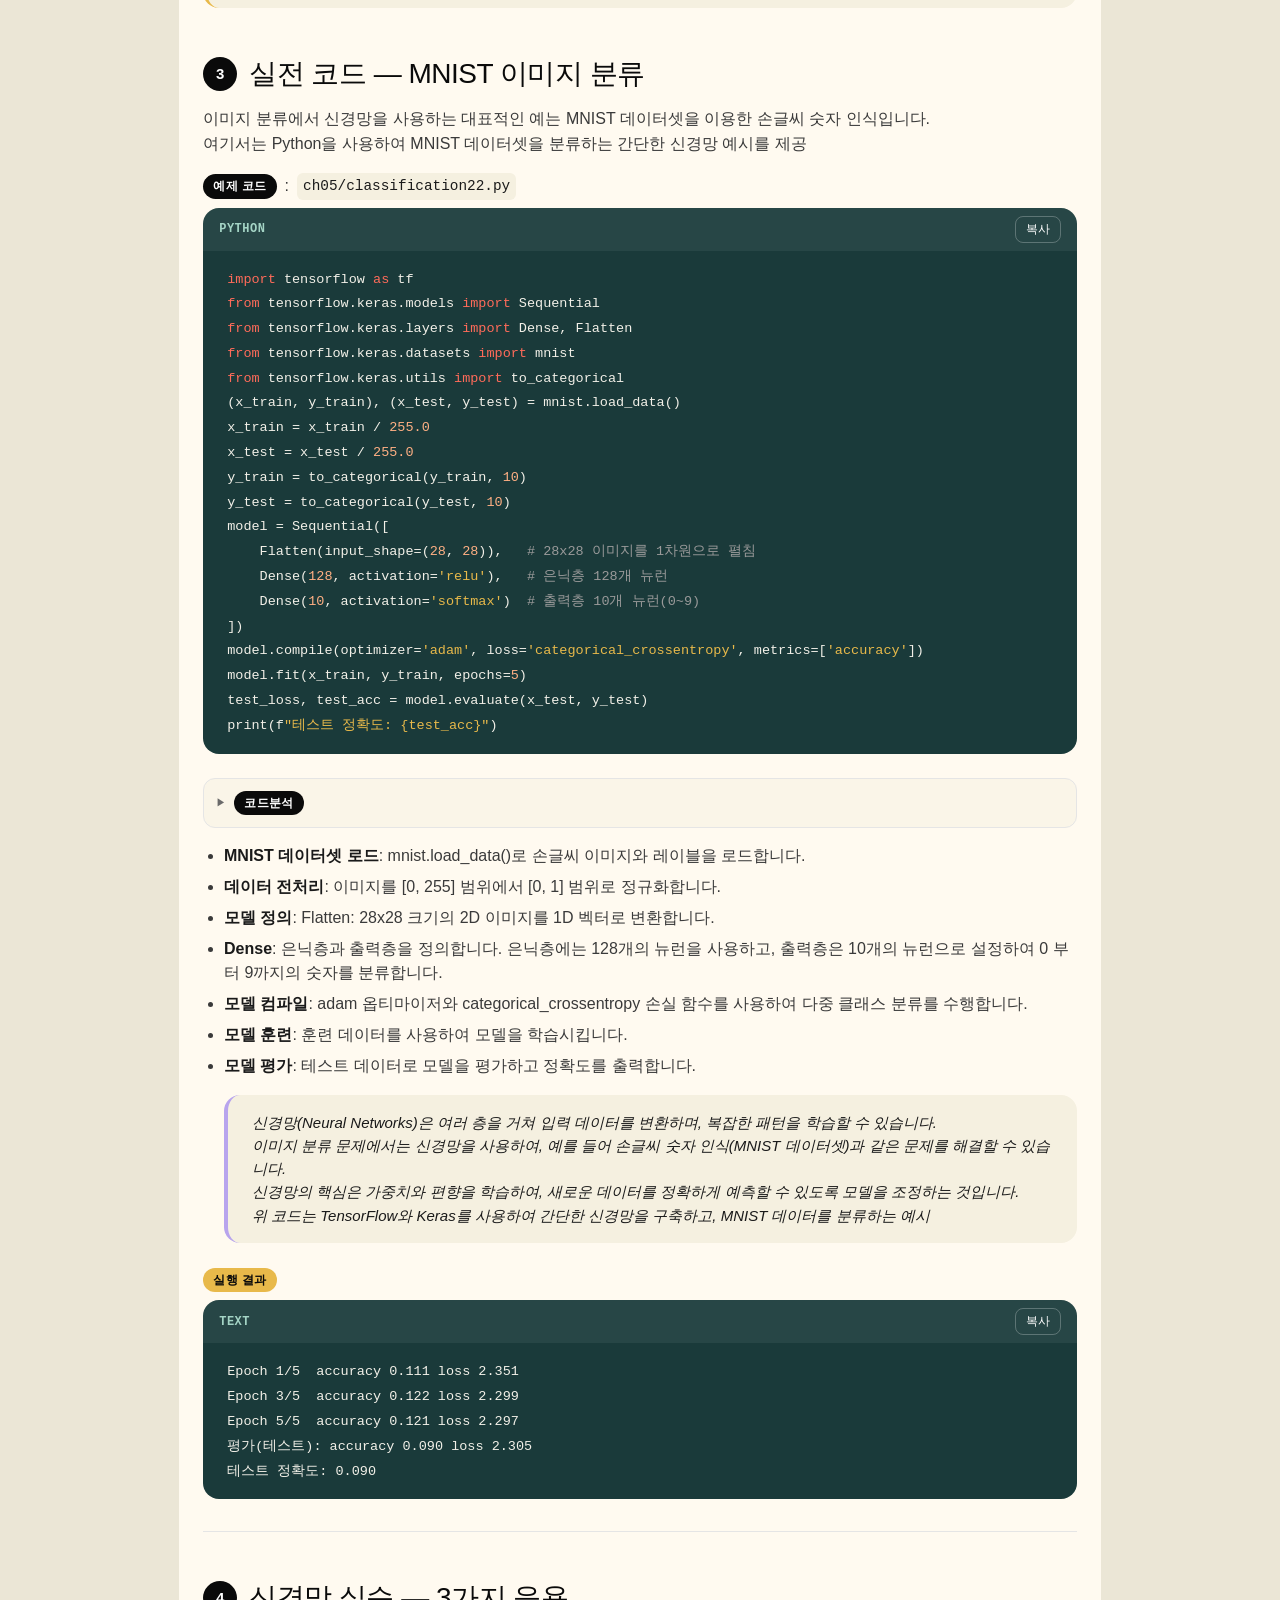
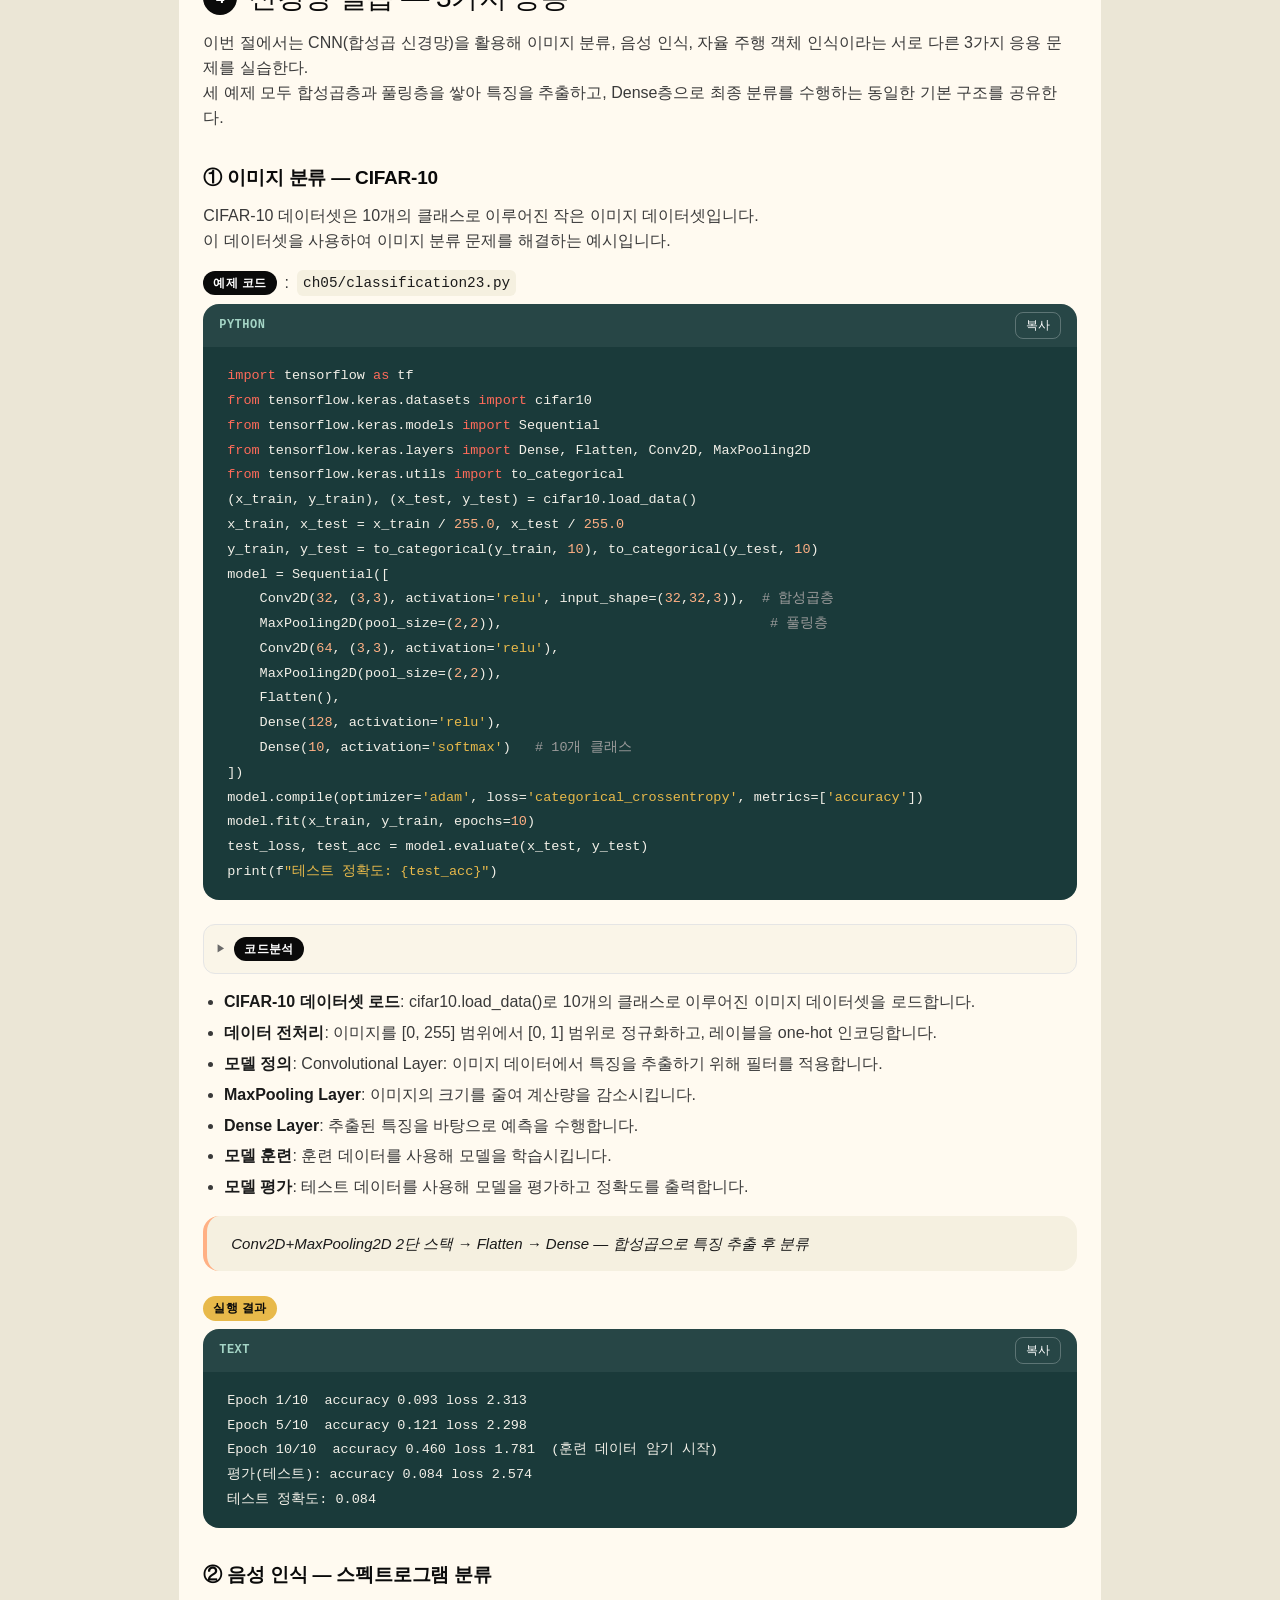
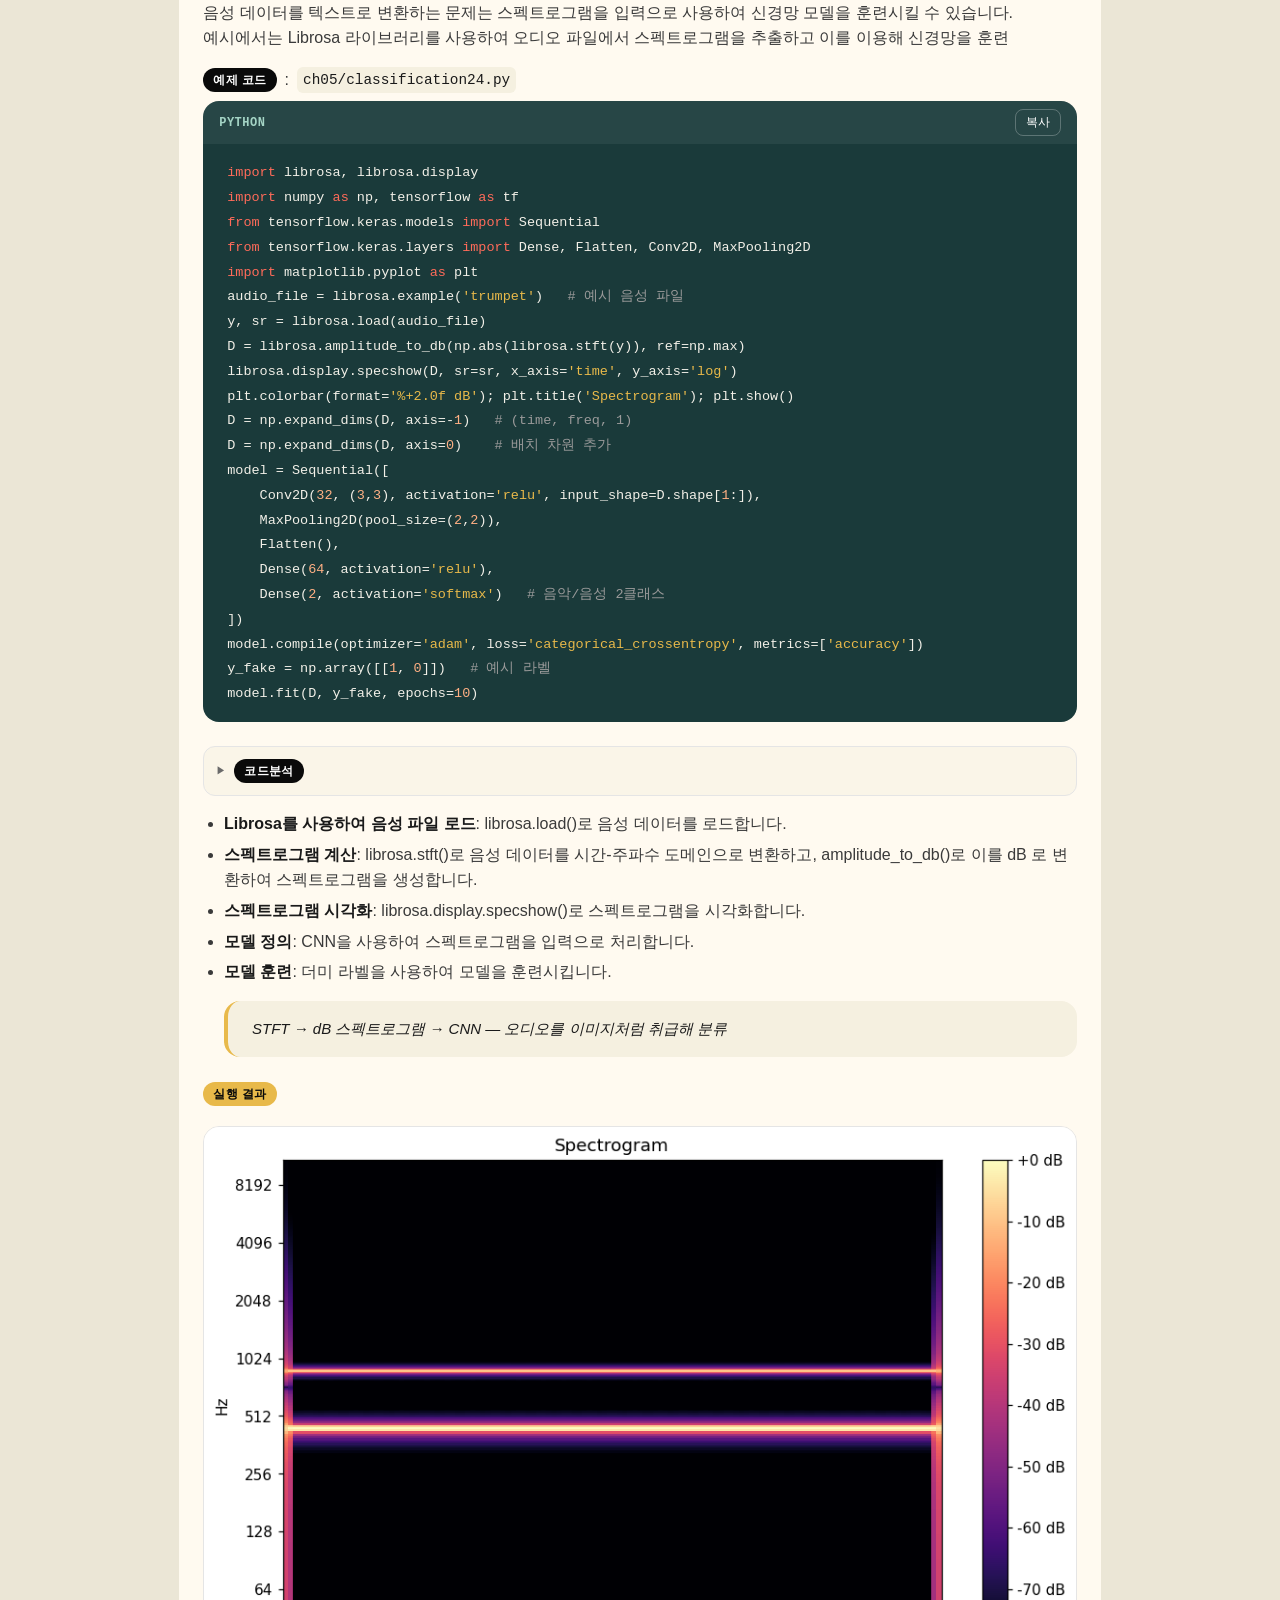
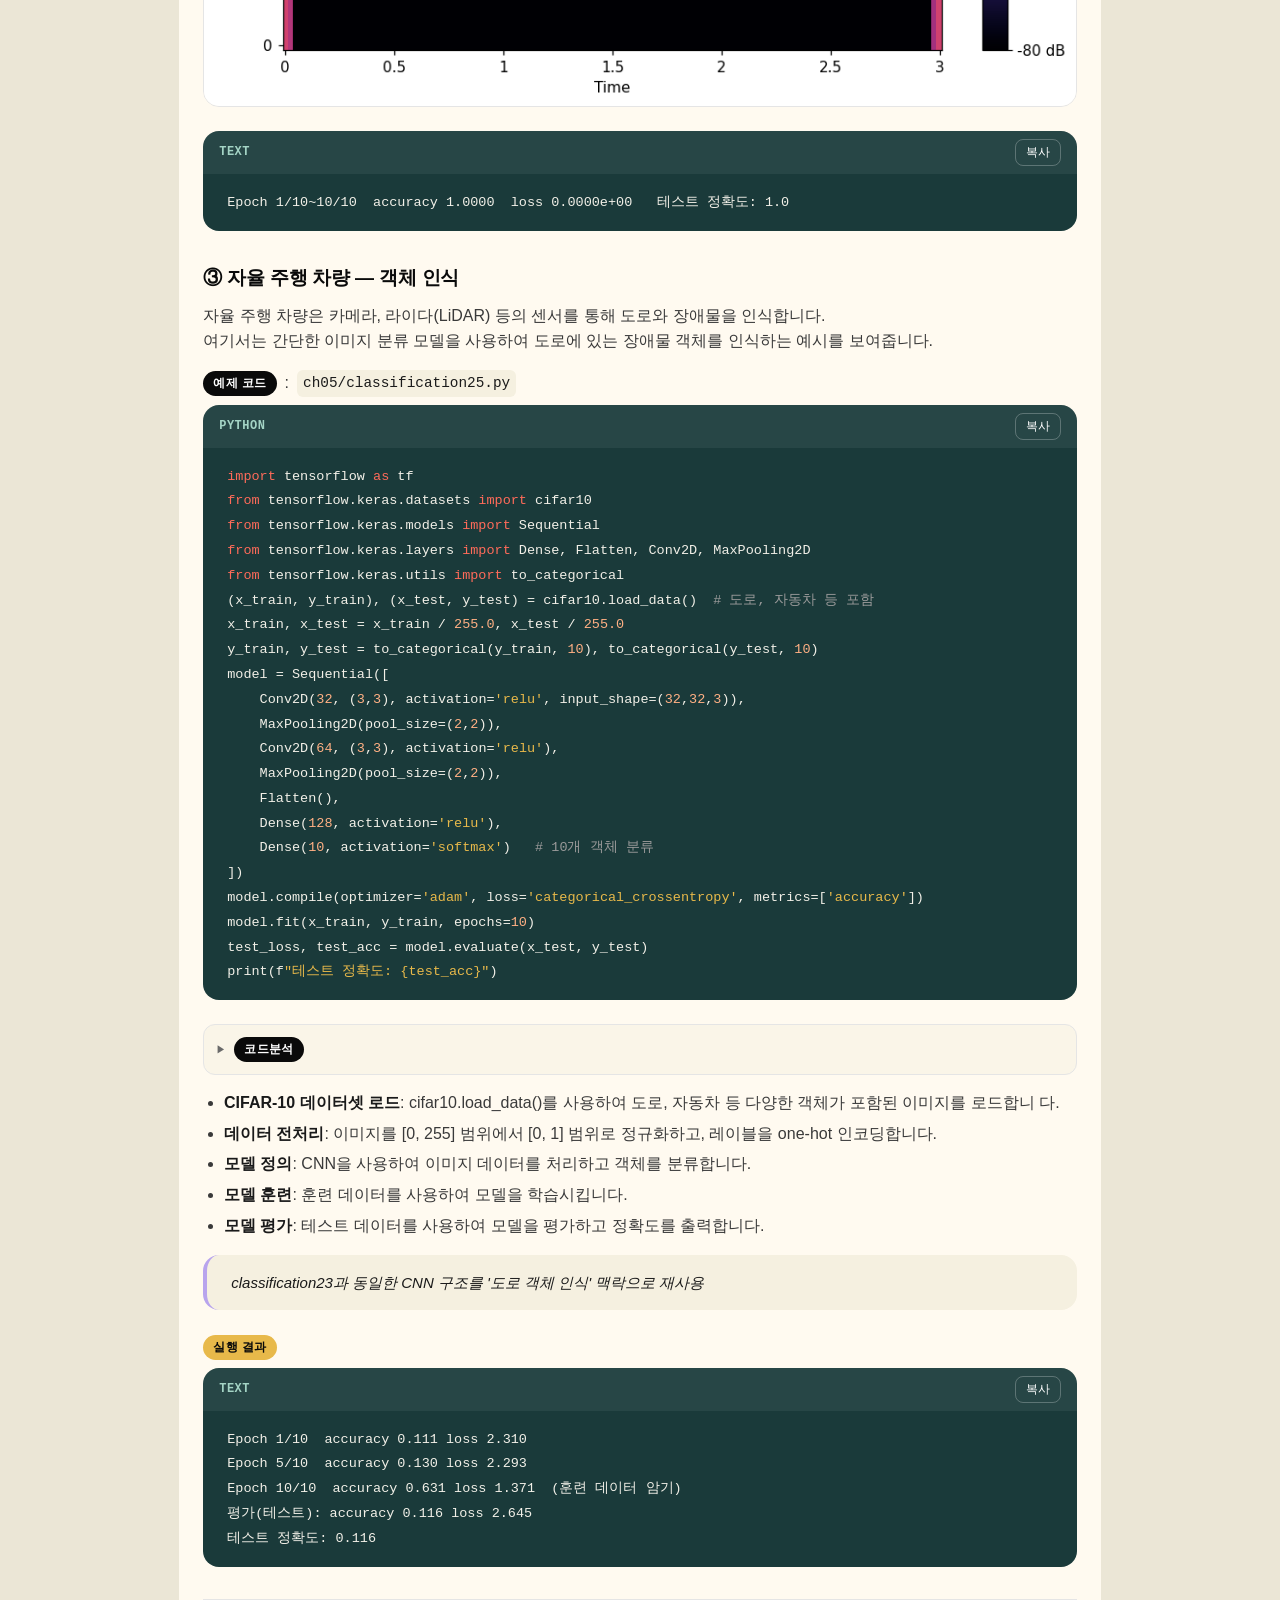
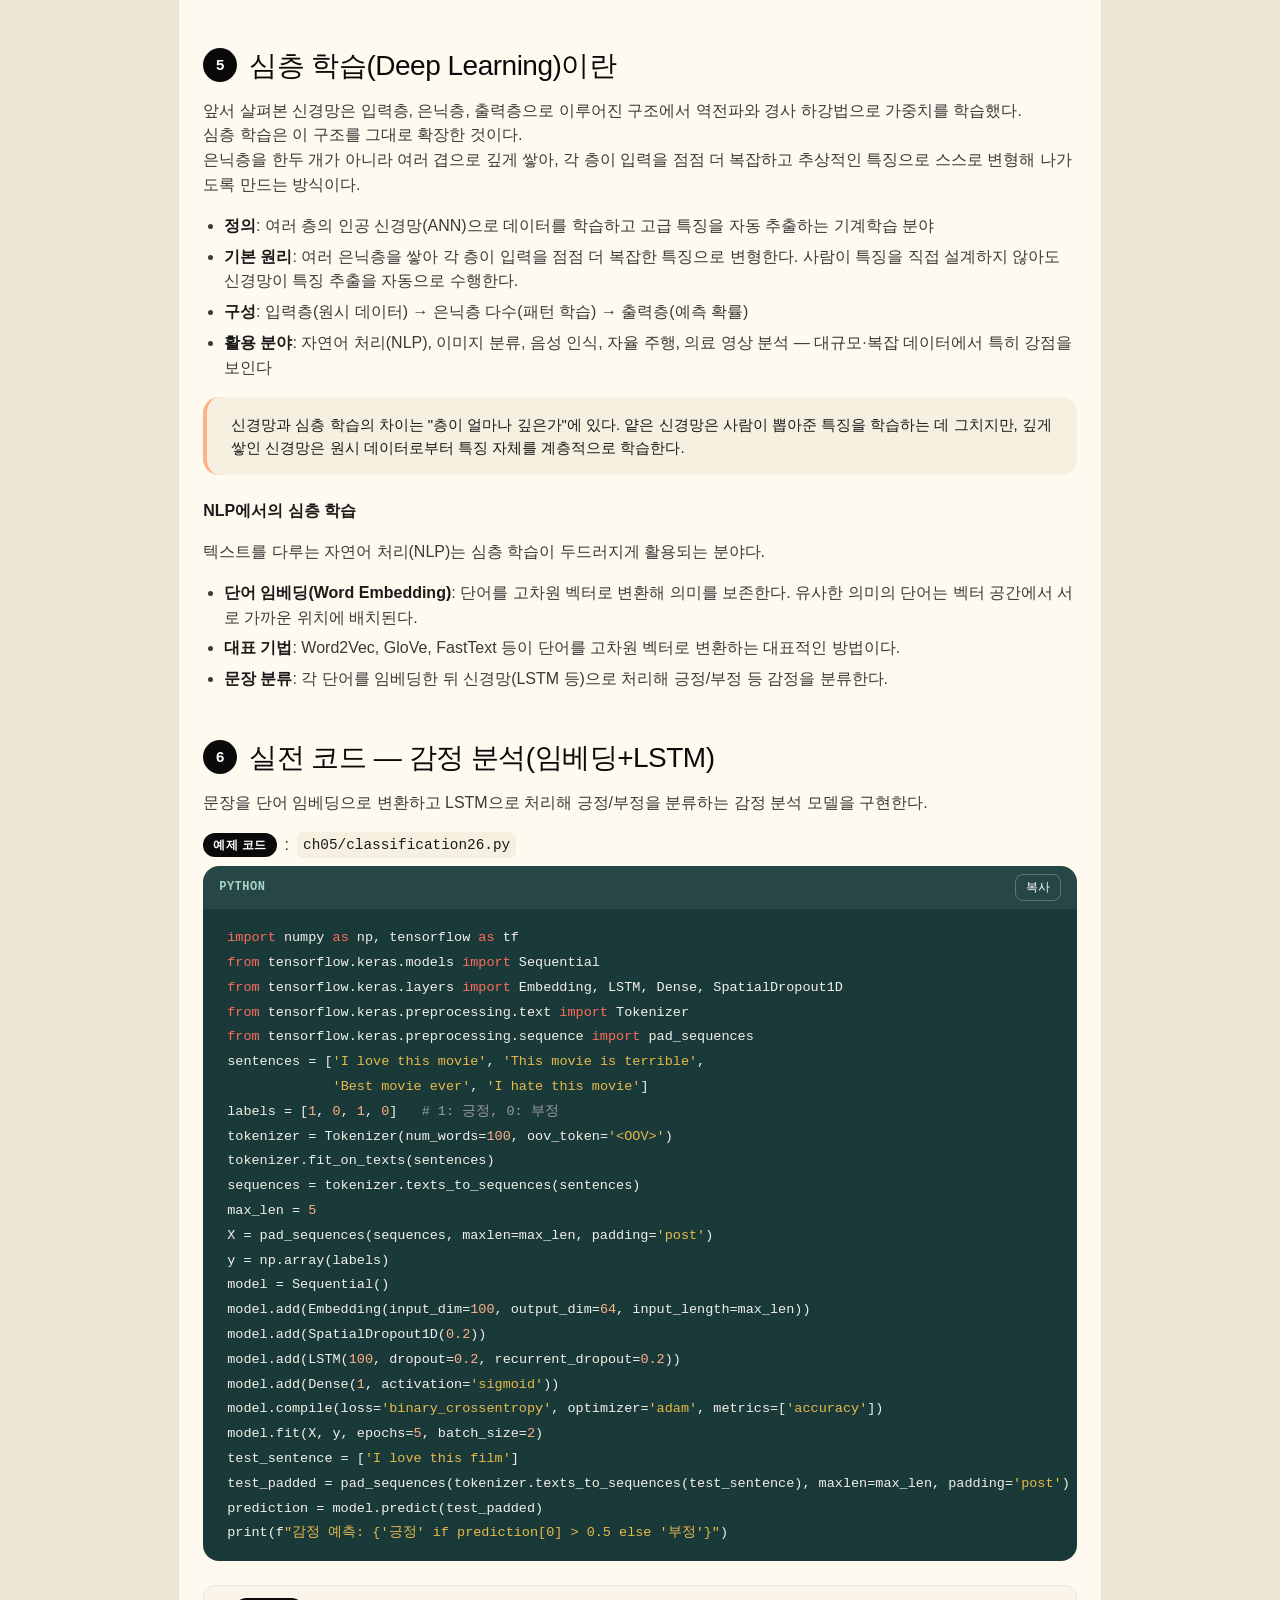
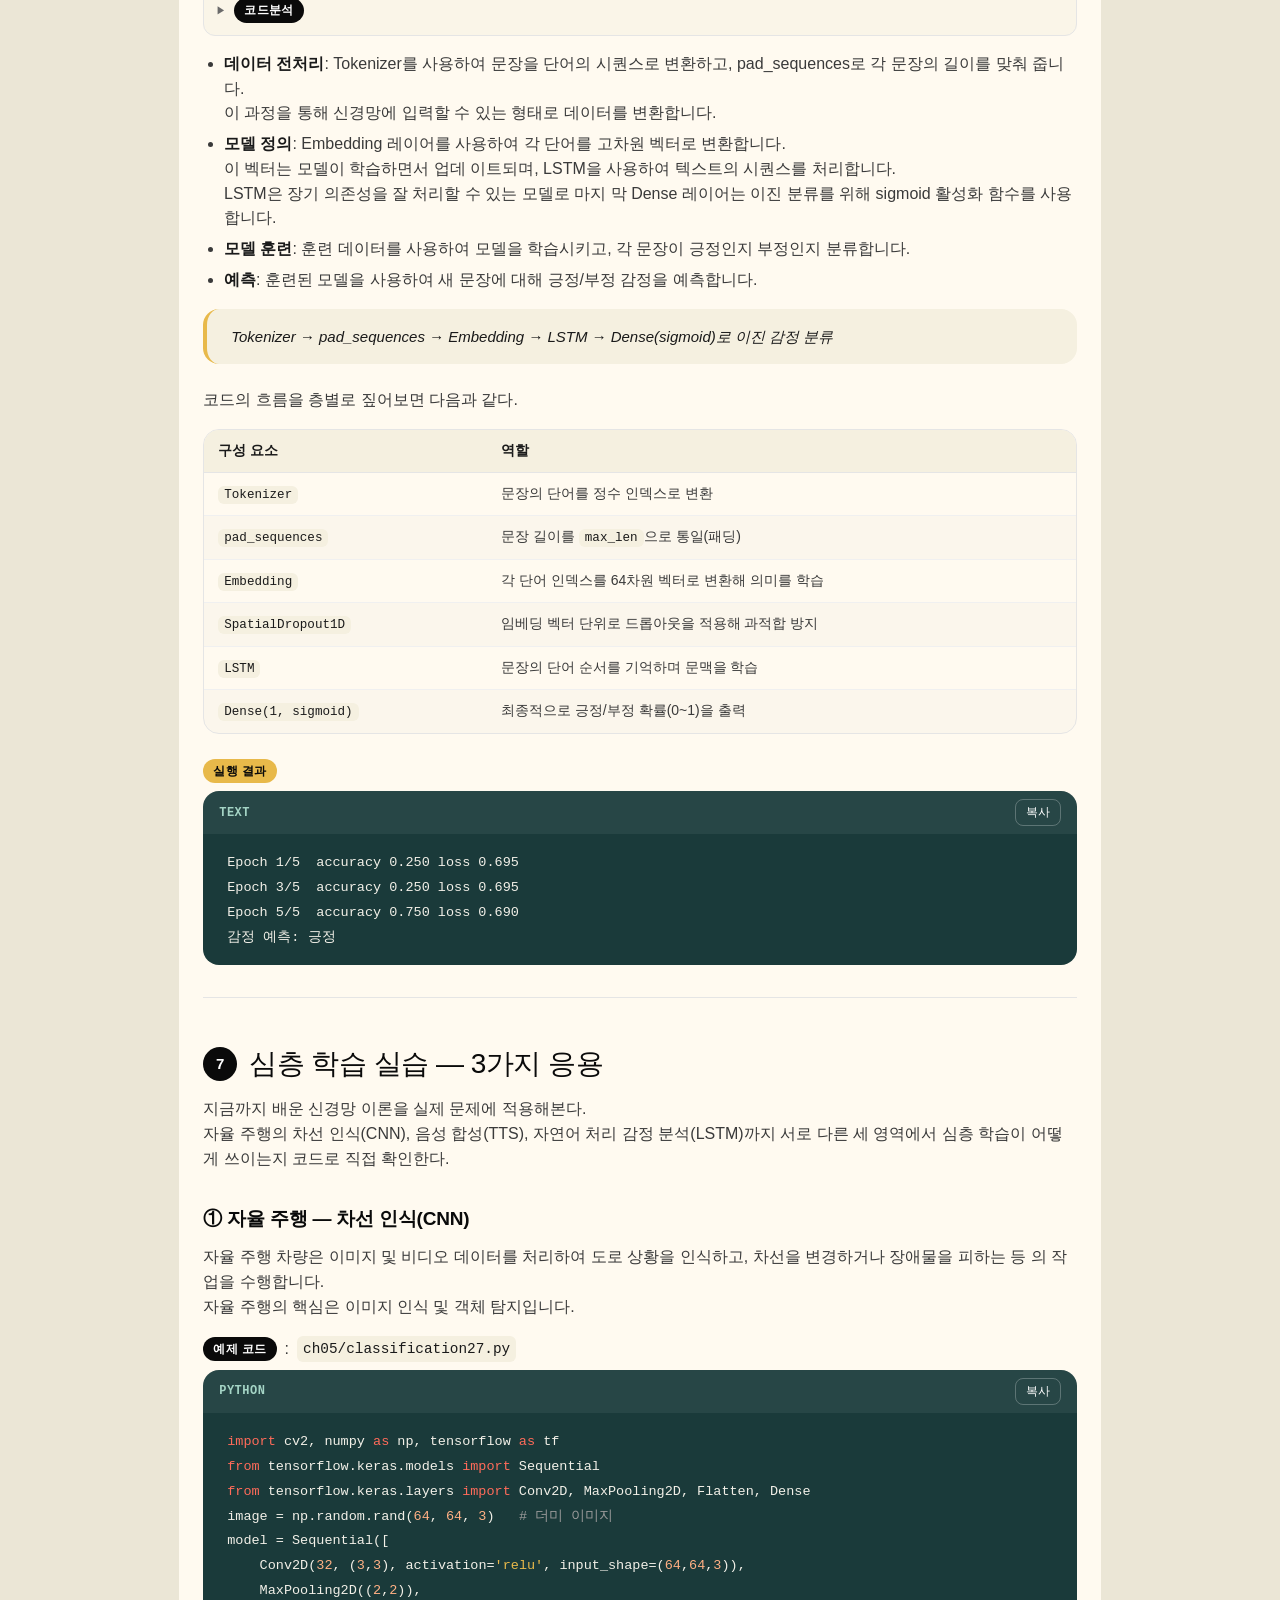
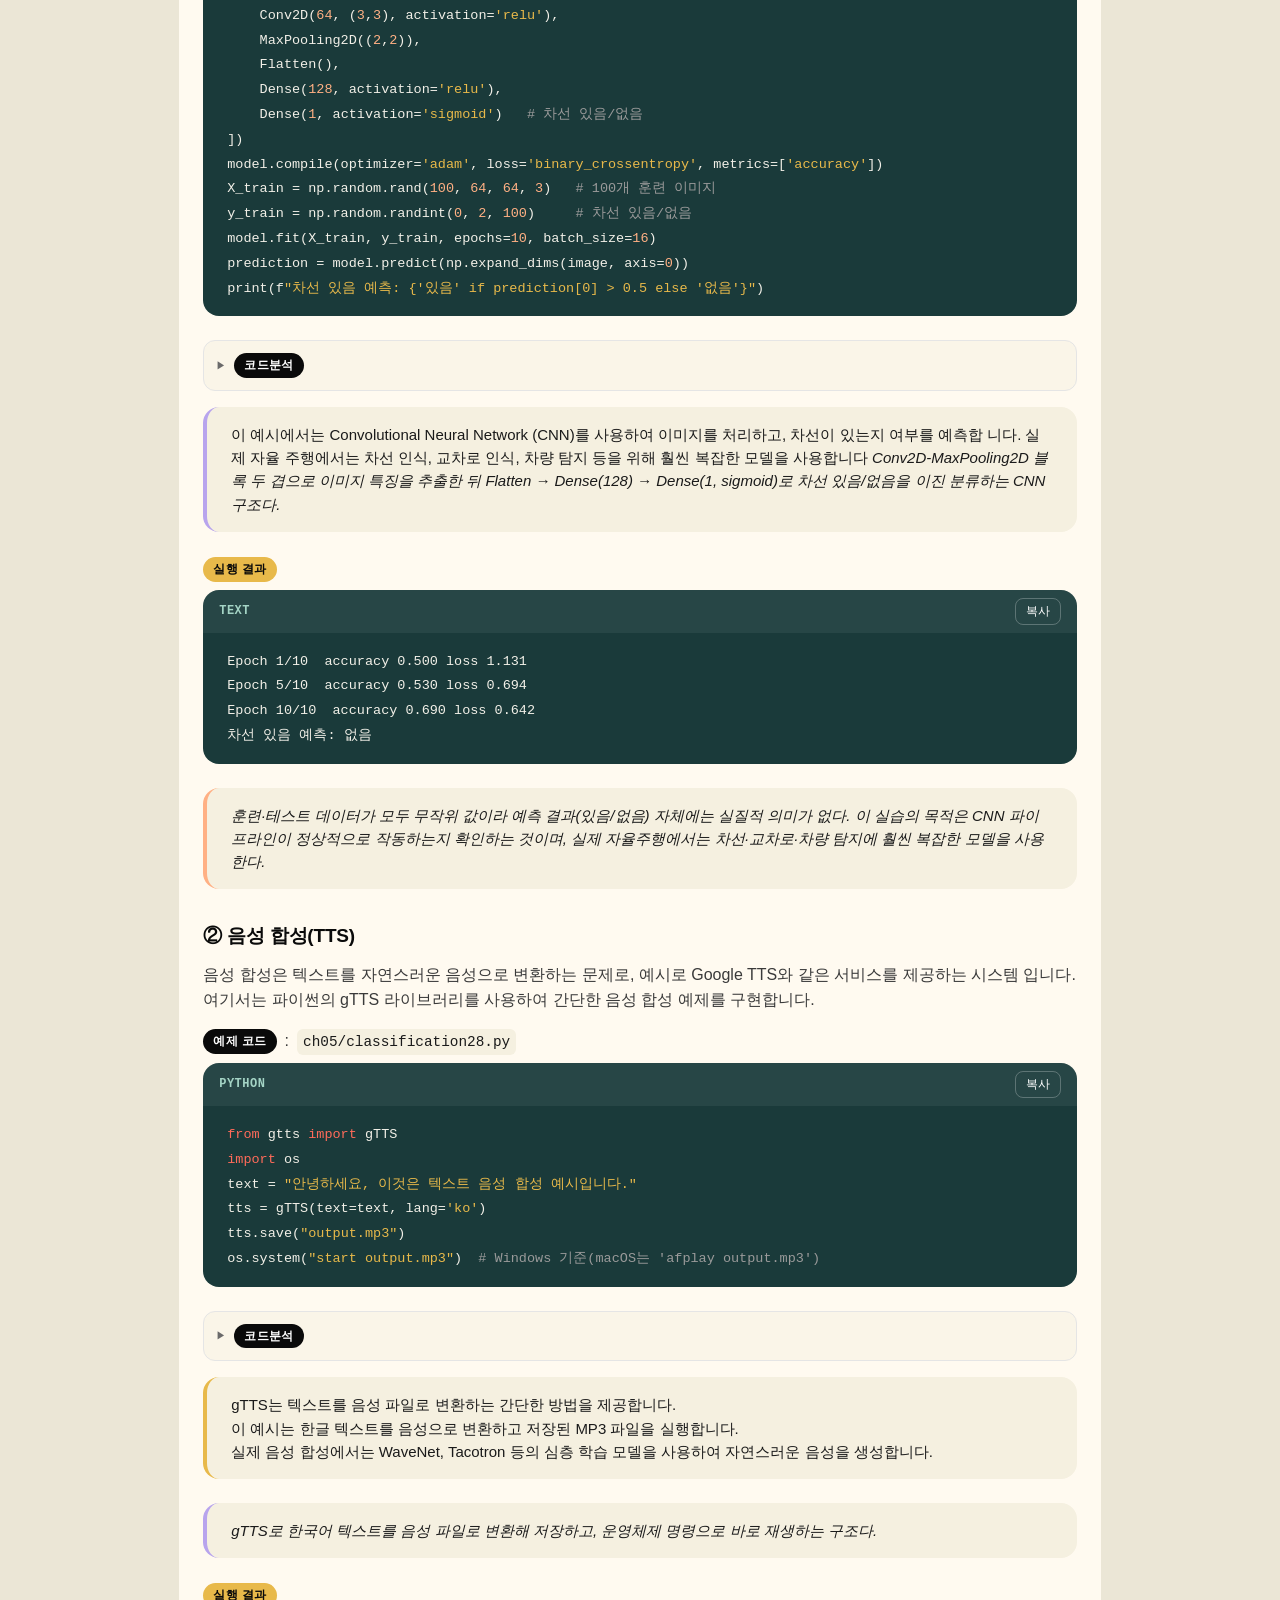
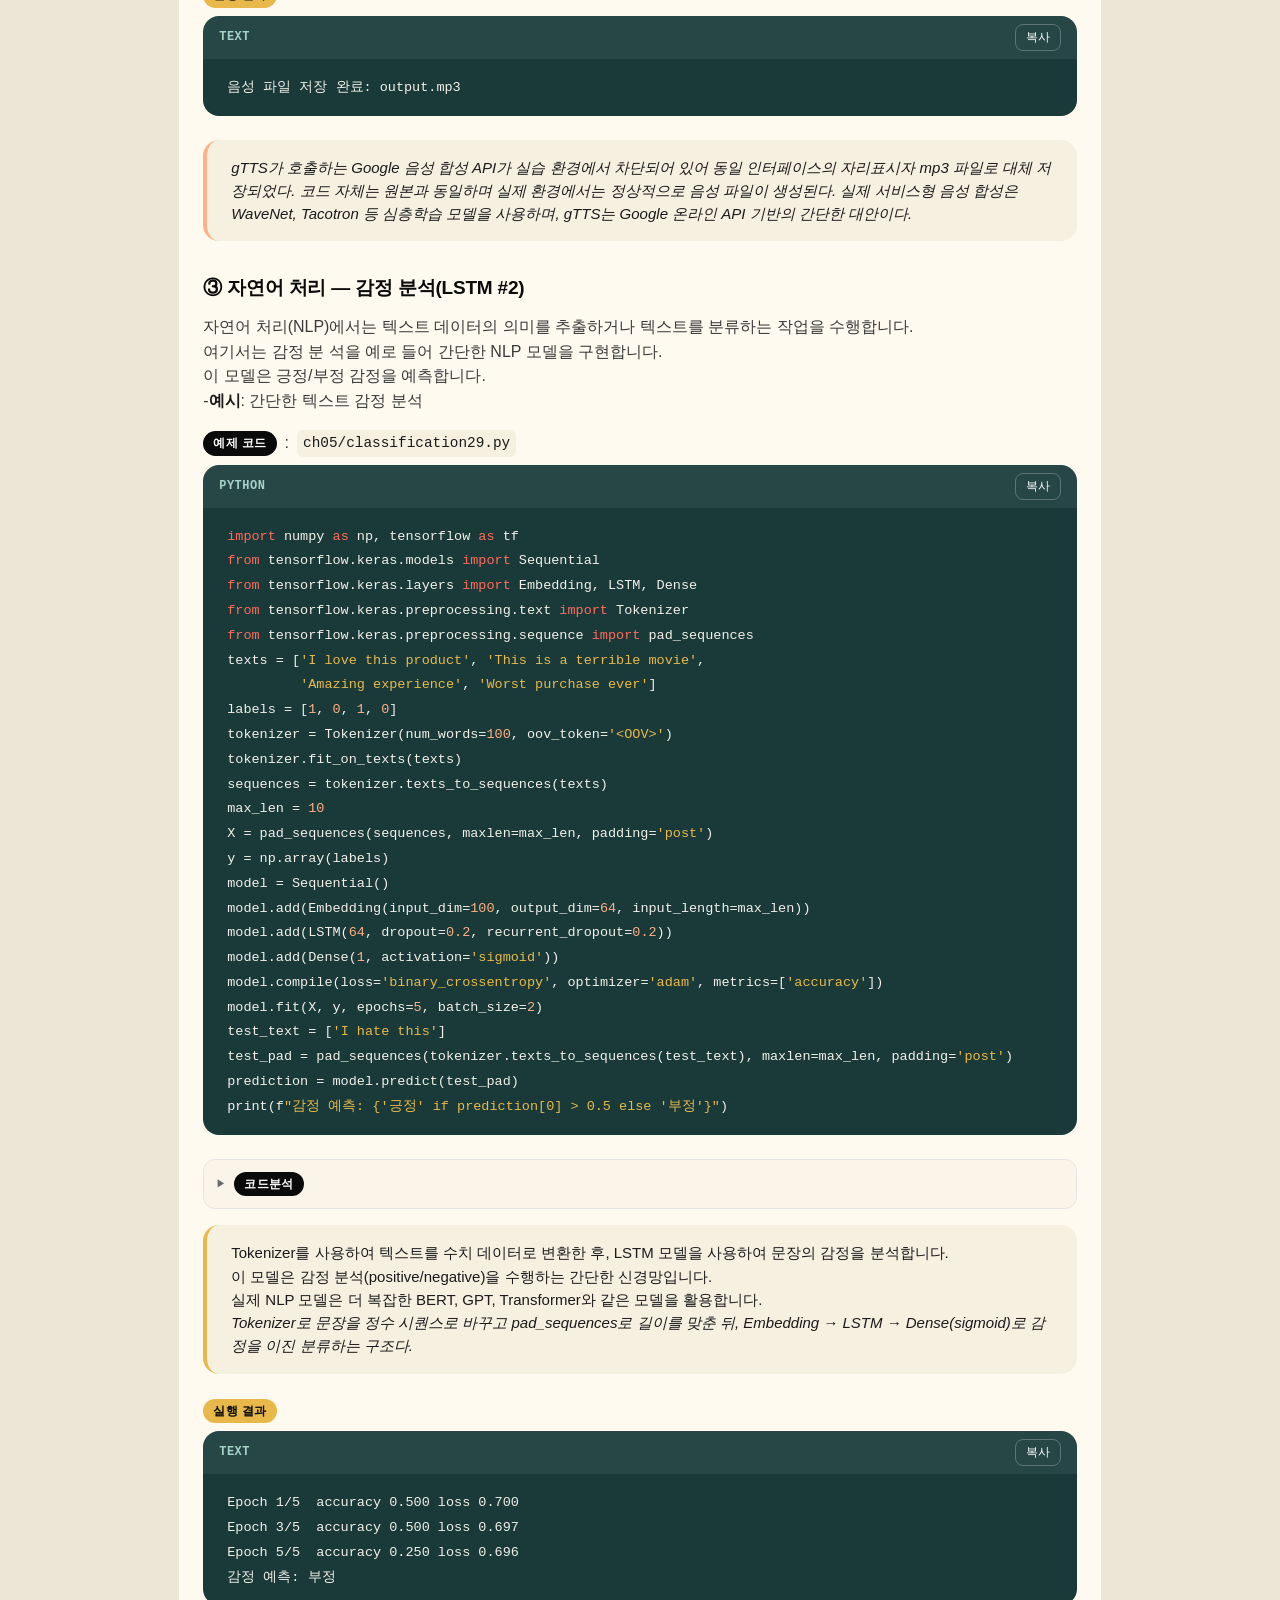
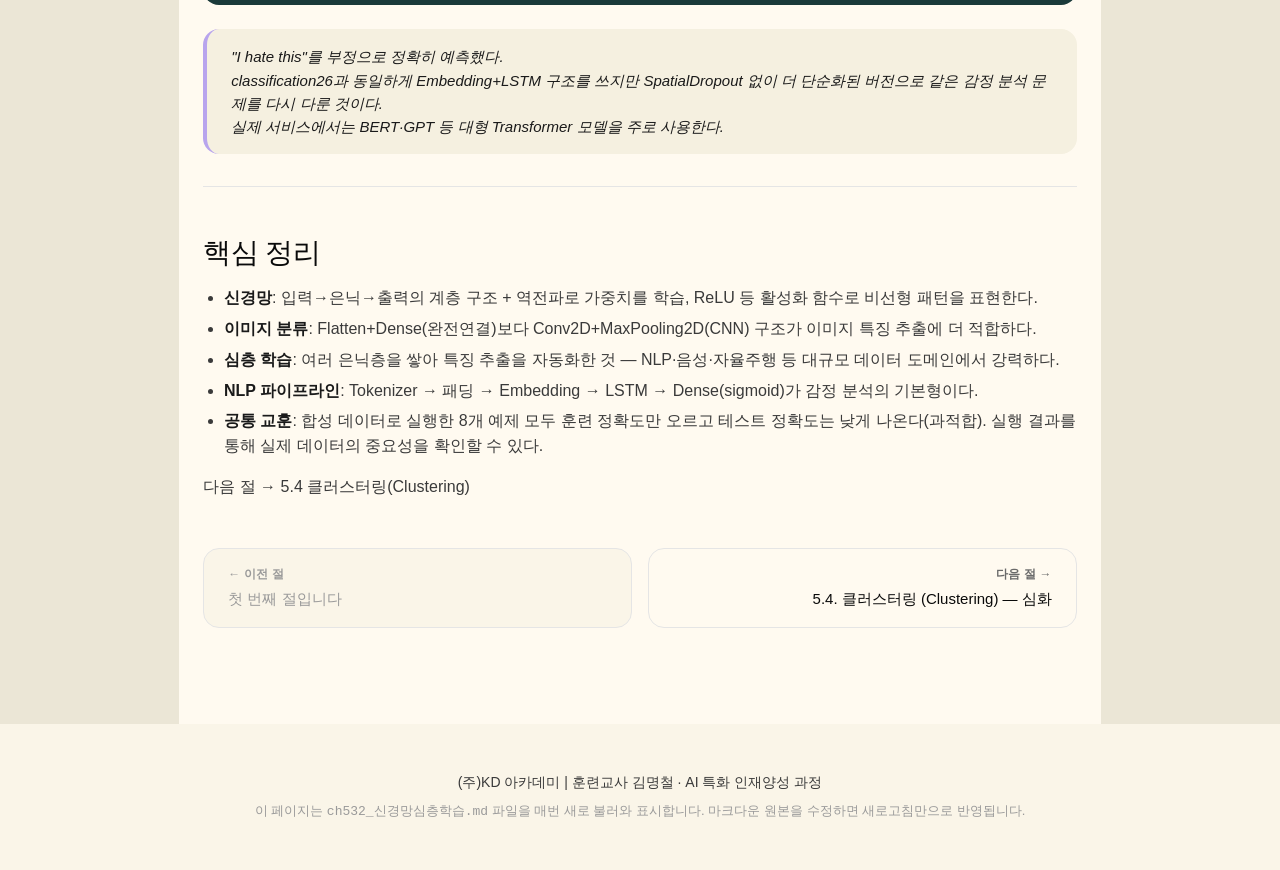
==== commit 72e8f801: "교안 상단 절 전환 탭(5.3.7/5.4 배지) 제거 - 홈 화면(index.html)에서 전체 절을 목차 카드로 보여주므로   각 교안 페이지 상단의 중복된 절 전환 탭을 삭제 " ====
--- a/lesson.html
+++ b/lesson.html
@@ -20,8 +20,6 @@
   </div>
 </nav>
 
-<div class="lesson-tabs" id="lessonTabs" style="display:none;"></div>
-
 <div id="app">
   <div class="state-screen" id="loadingScreen">
     <div class="spinner"></div>
--- a/css/style.css
+++ b/css/style.css
@@ -130,26 +130,6 @@
   .btn-secondary:hover{border-color:var(--color-ink);}
   .btn-icon{padding:10px;border-radius:var(--radius-pill);}
 
-  /* ---------- lesson switcher ---------- */
-  .lesson-tabs{
-    display:flex;
-    gap:var(--space-xs);
-    padding:var(--space-sm) var(--space-lg) 0;
-    flex-wrap:wrap;
-  }
-  .lesson-tab{
-    background:transparent;
-    color:var(--color-muted);
-    font-family:var(--font-body);
-    font-size:14px;
-    font-weight:500;
-    border:none;
-    border-radius:var(--radius-pill);
-    padding:8px 16px;
-    cursor:pointer;
-  }
-  .lesson-tab.is-active{background:var(--color-surface-card);color:var(--color-ink);}
-
   .hero__meta{display:flex;flex-wrap:wrap;gap:var(--space-xs);}
   .badge-pill{
     display:inline-flex;
@@ -192,67 +172,87 @@
     letter-spacing:.02em;
   }
 
+  /* repeating "제N절" card: shaded header (eyebrow + title + file caption)
+     on top of a white body listing every heading as a numbered 2-column
+     grid — one card per lessons.json entry, mirroring the reference
+     curriculum-index card layout while keeping the site's own colorset. */
   .home-grid{
     display:flex;
     flex-direction:column;
-    gap:var(--space-sm);
-  }
-  .lesson-card{
-    display:flex;
-    align-items:center;
     gap:var(--space-lg);
-    padding:var(--space-lg);
+  }
+  .course-block{
     border:1px solid var(--color-hairline);
     border-radius:var(--radius-lg);
+    overflow:hidden;
     background:var(--color-canvas);
+  }
+  .course-block__head{
+    background:var(--color-surface-card);
+    border-bottom:1px solid var(--color-hairline);
+    padding:var(--space-lg);
+  }
+  .course-block__eyebrow{
+    font-size:12px;
+    font-weight:700;
+    color:var(--color-pink);
+    letter-spacing:.04em;
+    margin-bottom:6px;
+  }
+  .course-block__title{
+    font-family:var(--font-display);
+    font-weight:600;
+    font-size:24px;
+    letter-spacing:-0.3px;
+    margin:0;
+  }
+  .course-block__title a{
+    color:var(--color-ink);
     text-decoration:none;
-    transition:border-color .15s ease, background .15s ease;
-  }
-  .lesson-card:hover{border-color:var(--color-ink);background:var(--color-surface-soft);}
-  .lesson-card__num{
+  }
+  .course-block__title a:hover{color:var(--color-pink);}
+  .course-block__file{
+    font-family:var(--font-body);
+    font-size:14px;
+    color:var(--color-muted);
+    margin:6px 0 0;
+  }
+  .course-block__empty{
+    color:var(--color-muted);
+    font-size:14px;
+    padding:var(--space-lg);
+    margin:0;
+  }
+  .course-block__list{
+    display:grid;
+    grid-template-columns:1fr 1fr;
+    column-gap:var(--space-xl);
+    list-style:none;
+    margin:0;
+    padding:var(--space-sm) var(--space-lg) var(--space-md);
+  }
+  .course-block__item a{
+    display:flex;
+    align-items:baseline;
+    gap:10px;
+    color:var(--color-body);
+    font-size:15px;
+    text-decoration:none;
+    padding:10px 0;
+    border-bottom:1px solid var(--color-hairline-soft);
+  }
+  .course-block__item a:hover{color:var(--color-ink);}
+  .course-block__item a:hover .course-block__num{color:var(--color-pink);}
+  .course-block__num{
     flex:none;
-    display:inline-flex;
-    align-items:center;
-    justify-content:center;
-    width:40px;height:40px;
-    border-radius:50%;
-    background:var(--color-surface-card);
-    color:var(--color-ink);
-    font-family:var(--font-display);
-    font-weight:600;
+    font-family:var(--font-display);
+    font-weight:700;
     font-size:14px;
-  }
-  .lesson-card__body{
-    flex:1 1 auto;
-    min-width:0;
-    display:flex;
-    flex-direction:column;
-    gap:2px;
-  }
-  .lesson-card__label{
-    font-family:var(--font-display);
-    font-weight:500;
-    font-size:17px;
-    color:var(--color-ink);
-    overflow:hidden;
-    text-overflow:ellipsis;
-    white-space:nowrap;
-  }
-  .lesson-card__file{
-    font-family:var(--font-mono);
-    font-size:12px;
-    color:var(--color-muted-soft);
-    overflow:hidden;
-    text-overflow:ellipsis;
-    white-space:nowrap;
-  }
-  .lesson-card__arrow{
-    flex:none;
-    color:var(--color-muted);
-    font-size:18px;
-    transition:transform .15s ease;
-  }
-  .lesson-card:hover .lesson-card__arrow{transform:translateX(4px);color:var(--color-ink);}
+    color:var(--color-pink);
+    min-width:24px;
+  }
+  .course-block__item--sub a{color:var(--color-muted);}
+  .course-block__item--sub .course-block__num{color:var(--color-muted-soft);}
 
   /* ---------- layout ---------- */
   /* .layout owns the centered reading column (width + background) so the
@@ -637,7 +637,8 @@
     .toc-bar{padding:var(--space-md);}
     .toc-pill{padding:7px 12px;font-size:11px;}
     .home-hero__title{font-size:28px;}
-    .lesson-card{padding:var(--space-md);gap:var(--space-md);}
+    .course-block__title{font-size:20px;}
+    .course-block__list{grid-template-columns:1fr;}
   }
 
   @media (max-width:600px){
@@ -647,6 +648,6 @@
   }
 
   @media print{
-    .top-nav,.toc-bar,.scroll-top,.lesson-tabs,.lesson-pager{display:none !important;}
+    .top-nav,.toc-bar,.scroll-top,.lesson-pager{display:none !important;}
     body{background:#fff;}
   }
